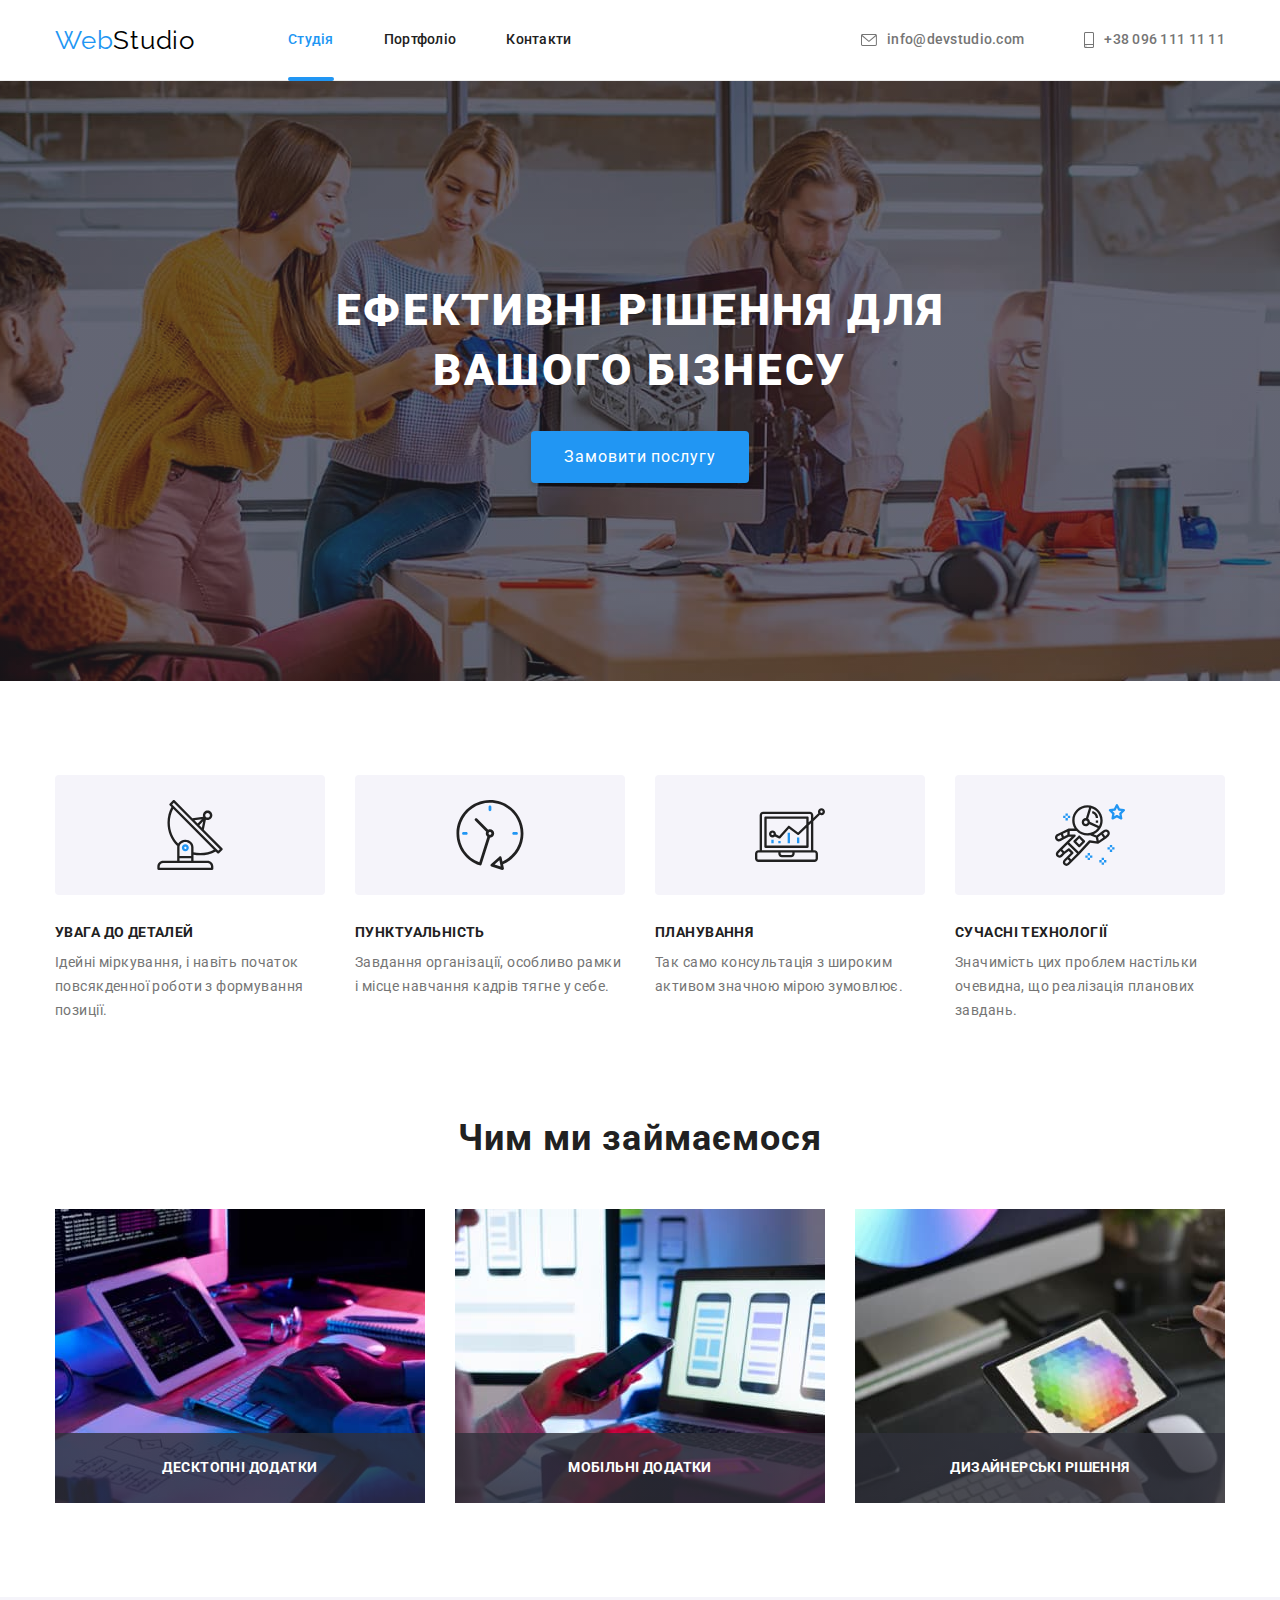
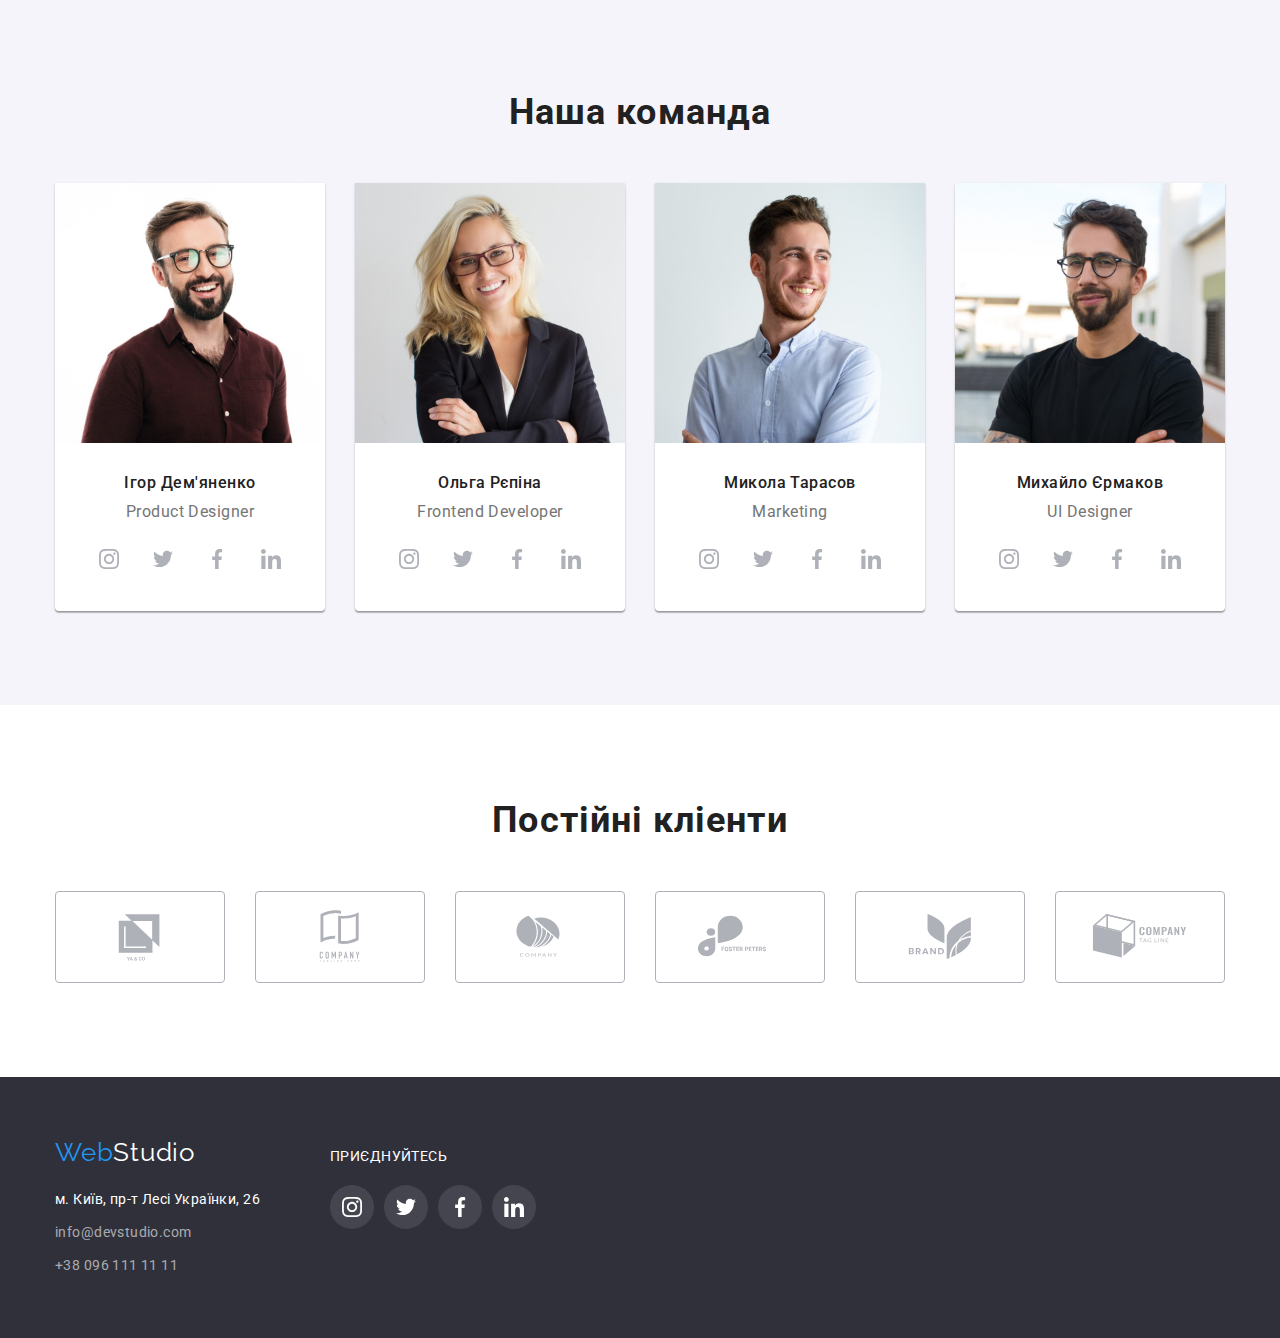
==== index.html @ e271af6f "added folders" ====
<!DOCTYPE html>
<html lang="uk">
  <head>
    <meta charset="UTF-8" />
    <meta http-equiv="X-UA-Compatible" content="IE=edge" />
    <meta name="viewport" content="width=device-width, initial-scale=1.0" />
    <title>Студія</title>
    <link rel="preconnect" href="https://fonts.googleapis.com" />
    <link rel="preconnect" href="https://fonts.gstatic.com" crossorigin />
    <link
      href="https://fonts.googleapis.com/css2?family=Raleway:wght@700&family=Roboto:wght@400;500;700;900&display=swap"
      rel="stylesheet"
    />
    <link
      rel="stylesheet"
      href="https://cdnjs.cloudflare.com/ajax/libs/modern-normalize/1.0.0/modern-normalize.min.css"
    />
    <link rel="stylesheet" href="./css/style.css" />
  </head>
  <body>
    <!--Верхня лінія-->
    <header class="header">
      <div class="container main-nav">
        <nav class="nav">
          <a class="logo" href="./index.html">Web<span class="logo-dark">Studio</span></a>
          <ul class="site-nav list">
            <li class="item"><a href="./index.html" class="link current link-current">Студія</a></li>
            <li class="item"><a href="./portfolio.html" class="link">Портфоліо</a></li>
            <li class="item"><a href="" class="link">Контакти</a></li>
          </ul>
        </nav>
        <ul class="contact list">
            <li class="item">
              <a href="mailto:info@devstudio.com" class="contact-link contact-mailto">
                <svg class="icon-contact" width="16" height="12">
                  <use href="./images/symbol-defs1.svg#icon-envelope"></use></svg>
                info@devstudio.com</a>
            </li>
            <li class="item">
              <a href="tel:+380961111111" class="contact-link contact-phone">
                <svg class="icon-contact" width="10" height="16">
                  <use href="./images/symbol-defs1.svg#icon-smartphone"></use></svg>
                +38 096 111 11 11</a>
            </li>
          </ul>
      </div>
    </header>

    <main>
      <!--Шапка-->
      <section class="hero overlay">
        <div class="container">
          <h1 class="hero-title">Ефективні рішення для вашого бізнесу</h1>
          <button data-modal-open type="button" class="btn">Замовити послугу</button>
        </div>
      </section>
      <!--Особливості-->
      <section class="section">
        <div class="container">
          <h2 class="section-title visually-hidden">Особливості</h2>
          <ul class="features list">
            <li class="features-item">
              <div class="features-icon">
                <svg width="70" height="70">
                  <use href="./images/symbol-defs1.svg#icon-antenna-1"></use>
                </svg>
              </div>
              <h3 class="subtitle">Увага до деталей</h3>
              <p>Ідейні міркування, і навіть початок повсякденної роботи з формування позиції.</p>
            </li>
            <li class="features-item icon-clock">
              <div class="features-icon">
                <svg width="70" height="70">
                  <use href="./images/symbol-defs1.svg#icon-clock-1"></use>
                </svg>
              </div>
              <h3 class="subtitle">Пунктуальність</h3>
              <p>Завдання організації, особливо рамки і місце навчання кадрів тягне у себе.</p>
            </li>
            <li class="features-item icon-diagram">
              <div class="features-icon">
                <svg width="70" height="70">
                  <use href="./images/symbol-defs1.svg#icon-diagram-1"></use>
                </svg>
              </div>
              <h3 class="subtitle">Планування</h3>
              <p>Так само консультація з широким активом значною мірою зумовлює.</p>
            </li>
            <li class="features-item icon-astronaut">
              <div class="features-icon">
                <svg width="70" height="70">
                  <use href="./images/symbol-defs1.svg#icon-astronaut-1"></use>
                </svg>
              </div>
              <h3 class="subtitle">Сучасні технології</h3>
              <p>Значимість цих проблем настільки очевидна, що реалізація планових завдань.</p>
            </li>
          </ul>
        </div>
      </section>
      <!--Чим ми займаємося-->
      <section class="section thumbs-section">
        <div class="container">
          <h2 class="section-title">Чим ми займаємося</h2>
          <ul class="thumbs list">
            <li class="thumb-item">
              <img src="./images/img1.jpg" alt="програмування" width="370" />
              <div class="thumb-overlay">
                <p class="thumb-text">Десктопні додатки</p>
              </div>
            </li>
            <li class="thumb-item">
              <img src="./images/img2.jpg" alt="створення макету сайта" width="370" />
              <div class="thumb-overlay">
                <p class="thumb-text">Мобільні додатки</p>
              </div>
            </li>
            <li class="thumb-item">
              <img src="./images/img3.jpg" alt="планшет з кольорами" width="370" />
              <div class="thumb-overlay">
                <p class="thumb-text">Дизайнерські рішення</p>
              </div>
            </li>
          </ul>
        </div>
      </section>
      <!--Наша команда-->
      <section class="teams section">
        <div class="container">
          <h2 class="section-title">Наша команда</h2>
          <ul class="members list">
            <li class="avatar">
              <img src="./images/imgcard1.jpg" alt="фото Ігор Дем'яненко" width="270" />
              <div class="member-img">
                <h3 class="member">Ігор Дем'яненко</h3>
                <p class="member-text">Product Designer</p>
                <ul class="social list">
                  <li class="social-item">
                    <a href="#" class="social-link">
                      <svg width="20" height="20">
                        <use href="./images/symbol-defs1.svg#icon-instagram-2"></use>
                      </svg>
                    </a>
                  </li>
                  <li class="social-item">
                    <a href="#" class="social-link">
                      <svg width="20" height="20">
                        <use href="./images/symbol-defs1.svg#icon-twitter-1"></use>
                      </svg>
                    </a>
                  </li>
                  <li class="social-item">
                    <a href="#" class="social-link">
                      <svg width="20" height="20">
                        <use href="./images/symbol-defs1.svg#icon-facebook-1"></use>
                      </svg>
                    </a>
                  </li>
                  <li class="social-item">
                    <a href="#" class="social-link">
                      <svg width="20" height="20">
                        <use href="./images/symbol-defs1.svg#icon-linkedin-1"></use>
                      </svg>
                    </a>
                  </li>
                </ul>
              </div>
            </li>
            <li class="avatar">
              <img src="./images/imgcard2.jpg" alt="фото Ольга Рєпіна" width="270" />
              <div class="member-img">
                <h3 class="member">Ольга Рєпіна</h3>
                <p class="member-text">Frontend Developer</p>
                <ul class="social list">
                  <li class="social-item">
                    <a href="#" class="social-link">
                      <svg width="20" height="20">
                        <use href="./images/symbol-defs1.svg#icon-instagram-2"></use>
                      </svg>
                    </a>
                  </li>
                  <li class="social-item">
                    <a href="#" class="social-link">
                      <svg width="20" height="20">
                        <use href="./images/symbol-defs1.svg#icon-twitter-1"></use>
                      </svg>
                    </a>
                  </li>
                  <li class="social-item">
                    <a href="#" class="social-link">
                      <svg width="20" height="20">
                        <use href="./images/symbol-defs1.svg#icon-facebook-1"></use>
                      </svg>
                    </a>
                  </li>
                  <li class="social-item">
                    <a href="#" class="social-link">
                      <svg width="20" height="20">
                        <use href="./images/symbol-defs1.svg#icon-linkedin-1"></use>
                      </svg>
                    </a>
                  </li>
                </ul>
              </div>
            </li>
            <li class="avatar">
              <img src="./images/imgcard3.jpg" alt="фото Микола Тарасов" width="270" />
              <div class="member-img">
                <h3 class="member">Микола Тарасов</h3>
                <p class="member-text">Marketing</p>
                <ul class="social list">
                  <li class="social-item">
                    <a href="#" class="social-link">
                      <svg width="20" height="20">
                        <use href="./images/symbol-defs1.svg#icon-instagram-2"></use>
                      </svg>
                    </a>
                  </li>
                  <li class="social-item">
                    <a href="#" class="social-link">
                      <svg width="20" height="20">
                        <use href="./images/symbol-defs1.svg#icon-twitter-1"></use>
                      </svg>
                    </a>
                  </li>
                  <li class="social-item">
                    <a href="#" class="social-link">
                      <svg width="20" height="20">
                        <use href="./images/symbol-defs1.svg#icon-facebook-1"></use>
                      </svg>
                    </a>
                  </li>
                  <li class="social-item">
                    <a href="#" class="social-link">
                      <svg width="20" height="20">
                        <use href="./images/symbol-defs1.svg#icon-linkedin-1"></use>
                      </svg>
                    </a>
                  </li>
                </ul>
              </div>
            </li>
            <li class="avatar">
              <img src="./images/imgcard4.jpg" alt="фото Михайло Єрмаков" width="270" />
              <div class="member-img">
                <h3 class="member">Михайло Єрмаков</h3>
                <p class="member-text">UI Designer</p>
                <ul class="social list">
                  <li class="social-item">
                    <a href="#" class="social-link">
                      <svg width="20" height="20">
                        <use href="./images/symbol-defs1.svg#icon-instagram-2"></use>
                      </svg>
                    </a>
                  </li>
                  <li class="social-item">
                    <a href="#" class="social-link">
                      <svg width="20" height="20">
                        <use href="./images/symbol-defs1.svg#icon-twitter-1"></use>
                      </svg>
                    </a>
                  </li>
                  <li class="social-item">
                    <a href="#" class="social-link">
                      <svg width="20" height="20">
                        <use href="./images/symbol-defs1.svg#icon-facebook-1"></use>
                      </svg>
                    </a>
                  </li>
                  <li class="social-item">
                    <a href="#" class="social-link">
                      <svg width="20" height="20">
                        <use href="./images/symbol-defs1.svg#icon-linkedin-1"></use>
                      </svg>
                    </a>
                  </li>
                </ul>
              </div>
            </li>
          </ul>
        </div>
      </section>
      <!-- Постійні клієнти -->
      <section class="section">
        <div class="container">
          <h2 class="section-title">Постійні кліенти</h2>
          <ul class="clients list">
            <li class="client-item">
              <a href="#" class="client-link">
                <svg width="106" height="60">
                  <use href="./images/symbol-defs1.svg#icon-Client-1"></use>
                </svg>
              </a>
            </li>
            <li class="client-item">
              <a href="#" class="client-link">
                <svg width="106" height="60">
                  <use href="./images/symbol-defs1.svg#icon-Client-2"></use>
                </svg>
              </a>
            </li>
            <li class="client-item">
              <a href="#" class="client-link">
                <svg width="106" height="60">
                  <use href="./images/symbol-defs1.svg#icon-Client-3"></use>
                </svg>
              </a>
            </li>
            <li class="client-item">
              <a href="#" class="client-link">
                <svg width="106" height="60">
                  <use href="./images/symbol-defs1.svg#icon-Client-4"></use>
                </svg>
              </a>
            </li>
            <li class="client-item">
              <a href="#" class="client-link">
                <svg width="106" height="60">
                  <use href="./images/symbol-defs1.svg#icon-Client-5"></use>
                </svg>
              </a>
            </li>
            <li class="client-item">
              <a href="#" class="client-link">
                <svg width="106" height="60">
                  <use href="./images/symbol-defs1.svg#icon-Client-6"></use>
                </svg>
              </a>
            </li>
          </ul>
        </div>
      </section>
    </main>
    <footer class="address">
      <div class="container">
        <div class="box-footer">
          <div>
            <a class="logo" href="./index.html">Web<span class="logo-light">Studio</span></a>
            <address class="address-item">
              <ul class="list">
                <li>
                  <a
                    class="map"
                    href="https://goo.gl/maps/CPtrU1FHBa2aNyZL9"
                    target="_blank"
                    rel="noopener noreferrer nofollow"
                    >м. Київ, пр-т Лесі Українки, 26</a
                  >
                </li>
                <li class="mailto">
                  <a href="mailto:info@devstudio.com" class="contact-link">info@devstudio.com</a>
                </li>
                <li><a href="tel:+380961111111" class="contact-link">+38 096 111 11 11</a></li>
              </ul>
            </address>
          </div>
          <div class="box-action">
            <p class="action">Приєднуйтесь</p>
            <ul class="social list">
              <li class="social-item">
                <a href="#" class="social-link action-link">
                  <svg class="social-network" width="20" height="20">
                    <use href="./images/symbol-defs1.svg#icon-instagram-2"></use>
                  </svg>
                </a>
              </li>
              <li class="social-item">
                <a href="#" class="social-link action-link">
                  <svg class="social-network" width="20" height="20">
                    <use href="./images/symbol-defs1.svg#icon-twitter-1"></use>
                  </svg>
                </a>
              </li>
              <li class="social-item">
                <a href="#" class="social-link action-link">
                  <svg class="social-network" width="20" height="20">
                    <use href="./images/symbol-defs1.svg#icon-facebook-1"></use>
                  </svg>
                </a>
              </li>
              <li class="social-item">
                <a href="#" class="social-link action-link">
                  <svg class="social-network" width="20" height="20">
                    <use href="./images/symbol-defs1.svg#icon-linkedin-1"></use>
                  </svg>
                </a>
              </li>
            </ul>
          </div>
        </div>
      </div>
    </footer>
    <div class=" backdrop is-hidden" data-modal>
      <div class="modal">
        <button data-modal-close type="button" class="modal-btn">
          <svg width="18" height="18">
            <use href="./images/symbol-defs1.svg#icon-close-black"></use>
          </svg>
        </button>
      </div>
    </div>
    <script src="./js/modal.js"></script>
  </body>
</html>
---- css/style.css ----
/* 
font-family: 'Roboto';
font-weight: 400;500;700;900
color main color #757575
color title h2 #212121
background #FFFFFF
title hero #FFFFFF
team card job #757575
background section teams #F5F4FA
address tel color: rgba(255, 255, 255, 0.6)
logo #000000 #2196F3 #FFFFFF Raleway 700
hover #2196F3 mail #757575 
portfolio #212121 Roboto 500
 */
/* html {
   box-sizing: border-box;
}
*,
*::before,
*::after {
   box-sizing: inherit;
} */
:root {
  --primary-text-color: #757575;
  --title-text-color: #212121;
  --accent-text-color: #2196f3;
  --white-color: #ffffff;
  --section-background: #f5f4fa;
  --btn-hover-color: #188ce8;
  --hero-background: #c4c4c4;
  --logo-dark-color: #000000;
  --hero-background-gradient: rgba(47, 48, 58, 0.4);
  --footer-background: #2f303a;
  --icon-color: #afb1b8;
  --social-link-background: rgba(255, 255, 255, 0.1);
  --header-border-color: #ececec;
  --project-item-border-color: #eeeeee;
  --overlay-project-background: rgba(33, 150, 243, 0.9);
}

body {
  margin: 0;
  background-color: var(--white-color);
  color: var(--primary-text-color);
  font-family: 'Roboto', sans-serif;
  letter-spacing: 0.03em;
}

.list {
  padding: 0;
  margin: 0;
  list-style: none;
}
.container {
  margin-left: auto;
  margin-right: auto;
  width: 1200px;
  padding-left: 15px;
  padding-right: 15px;
}
h1,
h2,
h3,
h4,
h5,
h6,
p {
  margin-top: 0;
  margin-bottom: 0;
}
img {
  display: block;
  max-width: 100%;
  height: auto;
}
/* header */
.header {
  display: block;
  border-bottom: 1px solid var(--header-border-color);
}
.main-nav {
  display: flex;
  align-items: center;
}
.nav {
  display: flex;
  align-items: center;
}
.nav .logo {
  margin-right: 93px;
}
.logo {
  color: var(--accent-text-color);
  font-family: 'Raleway', sans-serif;
  font-size: 26px;
  line-height: 1.19;
  letter-spacing: 0.03em;
  text-decoration: none;
}

.logo-dark {
  color: var(--logo-dark-color);
}

.logo-light {
  color: var(--white-color);
}

/* site-nav */
.site-nav {
  display: flex;
}
.site-nav .item:not(:last-child) {
  margin-right: 50px;
}
.site-nav .link {
  display: block;
  padding-top: 32px;
  padding-bottom: 32px;
  color: var(--title-text-color);
  font-weight: 500;
  font-size: 14px;
  line-height: 1.14;
  letter-spacing: 0.02em;
  text-decoration: none;
  transition: color 250ms cubic-bezier(0.4, 0, 0.2, 1);
}

.site-nav .link:hover,
.site-nav .link:focus {
  color: var(--accent-text-color);
}

.site-nav .link.current {
  color: var(--accent-text-color);
}
.link-current {
  position: relative;
}
.link-current::after {
  position: absolute;
  bottom: -1px;
  left: 0;
  content: '';
  display: inline-block;
  width: 100%;
  height: 4px;
  background-color: var(--accent-text-color);
  border-radius: 2px;
}
.contact {
  display: flex;
  margin-left: auto;
}
.contact .item + .item {
  margin-left: 50px;
}
.contact .item {
  display: flex;
  align-items: center;
}
.contact .contact-link {
  display: flex;
  align-items: center;
  margin-left: 10px;
  padding-top: 32px;
  padding-bottom: 32px;
  color: var(--primary-text-color);
  font-weight: 500;
  font-size: 14px;
  fill: currentColor;
  line-height: 1.14;
  letter-spacing: 0.02em;
  text-decoration: none;
  transition: color 250ms cubic-bezier(0.4, 0, 0.2, 1);
}
.contact-link:hover,
.contact-link:focus {
  color: var(--accent-text-color);
}
.icon-contact {
  margin-right: 10px;
}

/* footer */
.address {
  padding-top: 60px;
  padding-bottom: 60px;
  background-color: var(--footer-background);
}
.address-item {
  margin-top: 20px;
}
.map {
  color: var(--white-color);
  font-style: normal;
  font-size: 14px;
  line-height: 1.71;
  letter-spacing: 0.03em;
  text-decoration: none;
}

.address .contact-link {
  color: rgba(255, 255, 255, 0.6);
  font-style: normal;
  font-size: 14px;
  line-height: 1.71;
  letter-spacing: 0.03em;
  text-decoration: none;
}

.mailto {
  margin: 9px 0;
}
.box-footer {
  display: flex;
  align-items: baseline;
}
.box-action {
  margin-left: 70px;
}
.action {
  margin-bottom: 20px;
  color: var(--white-color);
  font-size: 14px;
  line-height: 1.14;
  letter-spacing: 0.03em;
  text-transform: uppercase;
}
.action-link {
  border-radius: 50%;
  background-color: var(--social-link-background);
}
.social-network {
  fill: var(--white-color);
}

/* hero */
.hero {
  padding: 200px 0;
  background-color: var(--hero-background);
  text-align: center;
}
.overlay {
  max-width: 1600px;
  height: 600px;
  margin-left: auto;
  margin-right: auto;
  background-image: linear-gradient(
      to right,
      var(--hero-background-gradient),
      var(--hero-background-gradient)
    ),
    url(../images/hero-background.jpg);
  background-position: center;
  background-size: cover;
  background-repeat: no-repeat;
}

.hero-title {
  margin-bottom: 30px;
  color: var(--white-color);
  font-weight: 900;
  font-size: 44px;
  line-height: 1.36;
  letter-spacing: 0.06em;
  text-transform: uppercase;
  width: 700px;
  margin: 0 auto 30px auto;
}

.btn {
  display: inline-block;
  border: 1px solid transparent;
  border-radius: 4px;
  padding: 10px 32px;
  min-width: 216px;
  background-color: var(--accent-text-color);
  color: var(--white-color);
  box-shadow: 0px 4px 4px rgba(0, 0, 0, 0.15);
  font-family: inherit;
  font-size: 16px;
  line-height: 1.88;
  letter-spacing: 0.06em;
  cursor: pointer;
  transition: background-color 250ms cubic-bezier(0.4, 0, 0.2, 1);
}
.btn:hover,
.btn:focus {
  background-color: var(--btn-hover-color);
}
.section {
  padding-bottom: 94px;
  padding-top: 94px;
}
.visually-hidden {
  position: absolute;
  white-space: nowrap;
  width: 1px;
  height: 1px;
  overflow: hidden;
  border: 0;
  padding: 0;
  clip: rect(0 0 0 0);
  clip-path: inset(50%);
  margin: -1px;
}
.section-title {
  margin-bottom: 50px;
  color: var(--title-text-color);
  font-size: 36px;
  line-height: 1.17;
  letter-spacing: 0.03em;
  text-align: center;
}
.subtitle {
  margin-bottom: 10px;
  color: var(--title-text-color);
  font-size: 14px;
  line-height: 1.14;
  letter-spacing: 0.03em;
  text-transform: uppercase;
}
/* features */
.features {
  display: flex;
}
.features-item + .features-item {
  margin-left: 30px;
}
.features-item {
  width: 270px;
}
.features-icon {
  display: flex;
  height: 120px;
  justify-content: center;
  align-items: center;
  margin-bottom: 30px;
  background-color: var(--section-background);
  border-radius: 4px;
}
.features p {
  font-size: 14px;
  line-height: 1.71;
  letter-spacing: 0.03em;
}

/* what we make */
.thumbs-section {
  padding-top: 0;
}
.thumbs {
  display: flex;
  margin-right: -30px;
}
.thumb-item {
  position: relative;
  flex-basis: calc(100% / 3 - 30px);
  margin-right: 30px;
}
.thumb-overlay {
  position: absolute;
  bottom: 0;
  width: 100%;
  padding: 27px 0;
  background-image: linear-gradient(to right, rgba(47, 48, 58, 0.8), rgba(47, 48, 58, 0.8));
  background-position: center;
  background-size: cover;
  background-repeat: no-repeat;
}
.thumb-text {
  font-weight: 700;
  font-size: 14px;
  line-height: 1.14;
  text-align: center;
  letter-spacing: 0.03em;
  text-transform: uppercase;
  color: var(--white-color);
}
/* our teams */
.teams {
  background-color: var(--section-background);
}
.members {
  display: flex;
  margin-right: -30px;
}
.avatar {
  margin-right: 30px;
  background-color: var(--white-color);
  box-shadow: 0px 1px 3px rgba(0, 0, 0, 0.12), 0px 1px 1px rgba(0, 0, 0, 0.14),
    0px 2px 1px rgba(0, 0, 0, 0.2);
  border-radius: 0px 0px 4px 4px;
  text-align: center;
}
.member-img {
  padding: 30px;
}
.member {
  margin-bottom: 10px;
  color: var(--title-text-color);
  font-weight: 500;
  font-size: 16px;
  line-height: 1.19;
  letter-spacing: 0.03em;
}
.member-text {
  margin-bottom: 16px;
  font-size: 16px;
  line-height: 1.19;
  letter-spacing: 0.03em;
}
.social {
  display: flex;
  justify-content: center;
  margin-right: -10px;
}
.social-item {
  margin-right: 10px;
}
.social-link {
  display: flex;
  justify-content: center;
  align-items: center;
  fill: var(--icon-color);
  width: 44px;
  height: 44px;
  border-radius: 50%;
  transition: background-color 250ms cubic-bezier(0.4, 0, 0.2, 1),
    fill 250ms cubic-bezier(0.4, 0, 0.2, 1);
}
.social-link:hover,
.social-link:focus {
  background-color: var(--accent-text-color);
  fill: var(--white-color);
}

/* regular customers */

.clients {
  display: flex;
  margin-right: -30px;
  justify-content: center;
}
.client-item {
  margin-right: 30px;
  width: 170px;
  height: 92px;
}
.client-link {
  display: flex;
  justify-content: center;
  align-items: center;
  width: 100%;
  height: 100%;
  fill: var(--icon-color);
  border: 1px solid var(--icon-color);
  border-radius: 4px;
  transition: border-color 250ms cubic-bezier(0.4, 0, 0.2, 1),
    fill 250ms cubic-bezier(0.4, 0, 0.2, 1);
}
.client-link:hover,
.client-link:focus {
  border-color: var(--accent-text-color);
  fill: var(--accent-text-color);
}

/* portfolio button */
.buttons {
  display: flex;
  justify-content: center;
  margin-bottom: 50px;
}
.button {
  display: inline-block;
  border: 1px solid transparent;
  border-radius: 4px;
  padding: 6px 22px;
  min-width: 73px;
  color: var(--title-text-color);
  background-color: var(--section-background);
  font-family: inherit;
  font-weight: 500;
  font-size: 16px;
  line-height: 1.63;
  letter-spacing: 0.03em;
  cursor: pointer;
  transition: box-shadow 250ms cubic-bezier(0.4, 0, 0.2, 1),
    background-color 250ms cubic-bezier(0.4, 0, 0.2, 1), color 250ms cubic-bezier(0.4, 0, 0.2, 1);
}
.buttons .item:not(:last-child) {
  margin-right: 8px;
}
.button:hover,
.button:focus {
  color: var(--white-color);
  background-color: var(--accent-text-color);
  box-shadow: 0px 3px 1px rgba(0, 0, 0, 0.1), 0px 1px 2px rgba(0, 0, 0, 0.08),
    0px 2px 2px rgba(0, 0, 0, 0.12);
  border-radius: 4px;
}
/* portfolio */
.portfolio {
  display: flex;
  flex-wrap: wrap;
  margin-right: -30px;
  margin-bottom: -30px;
}
.project {
  /* position: relative; */
  flex-basis: calc(100% / 3 - 30px);
  margin-right: 30px;
  margin-bottom: 30px;
}
.project-item {
  padding: 20px 24px;
  border: 1px solid var(--project-item-border-color);
}
.portfolio-title {
  margin-bottom: 4px;
  color: var(--title-text-color);
  font-size: 18px;
  line-height: 2;
  letter-spacing: 0.06em;
}
.portfolio-text {
  color: var(--primary-text-color);
  font-size: 16px;
  line-height: 1.88;
  letter-spacing: 0.03em;
}
.project-link {
  display: block;
  background-color: var(--white-color);
  text-decoration: none;
  transition: box-shadow 250ms cubic-bezier(0.4, 0, 0.2, 1);
}
.project-link:hover,
.project-link:focus {
  box-shadow: 0px 1px 1px rgba(0, 0, 0, 0.12), 0px 4px 4px rgba(0, 0, 0, 0.06),
    1px 4px 6px rgba(0, 0, 0, 0.16);
}
.project-img {
  position: relative;
  overflow: hidden;
}
.project-overlay {
  position: absolute;
  top: 0;
  left: 0;
  width: 100%;
  height: 100%;
  padding: 63px 24px;
  background-color: var(--overlay-project-background);
  transform: translateY(100%);
  transition: transform 250ms cubic-bezier(0.4, 0, 0.2, 1);
}
.project-link:hover .project-overlay,
.project-link:focus .project-overlay {
  transform: translateY(0);
}
.project-text {
  font-size: 18px;
  line-height: 1.56;
  letter-spacing: 0.03em;
  color: var(--white-color);
}

/* Modal window */

.backdrop {
  position: fixed;
  top: 0;
  left: 0;
  width: 100%;
  height: 100%;
  background-color: rgba(0, 0, 0, 0.2);
  opacity: 1;
  visibility: visible;
  transition: opacity 250ms cubic-bezier(0.4, 0, 0.2, 1),
    visibility 250ms cubic-bezier(0.4, 0, 0.2, 1);
}
.backdrop.is-hidden {
  visibility: hidden;
  opacity: 0;
  pointer-events: none;
}
.backdrop.is-hidden .modal {
  transform: scale(1.1) translate(-50%, -50%);
  opacity: 0;
}
.modal {
  position: absolute;
  top: 50%;
  left: 50%;
  transform: translate(-50%, -50%) scale(1);
  opacity: 1;
  min-height: 581px;
  min-width: 528px;
  background: var(--white-color);
  box-shadow: 0px 1px 3px rgba(0, 0, 0, 0.12), 0px 1px 1px rgba(0, 0, 0, 0.14),
    0px 2px 1px rgba(0, 0, 0, 0.2);
  border-radius: 4px;
  transition: transform 250ms cubic-bezier(0.4, 0, 0.2, 1),
    opacity 250ms cubic-bezier(0.4, 0, 0.2, 1);
}
.modal-btn {
  position: absolute;
  top: 8px;
  right: 8px;
  display: flex;
  justify-content: center;
  align-items: center;
  width: 30px;
  height: 30px;
  border-radius: 50%;
  background: #ffffff;
  border: 1px solid rgba(0, 0, 0, 0.1);
}
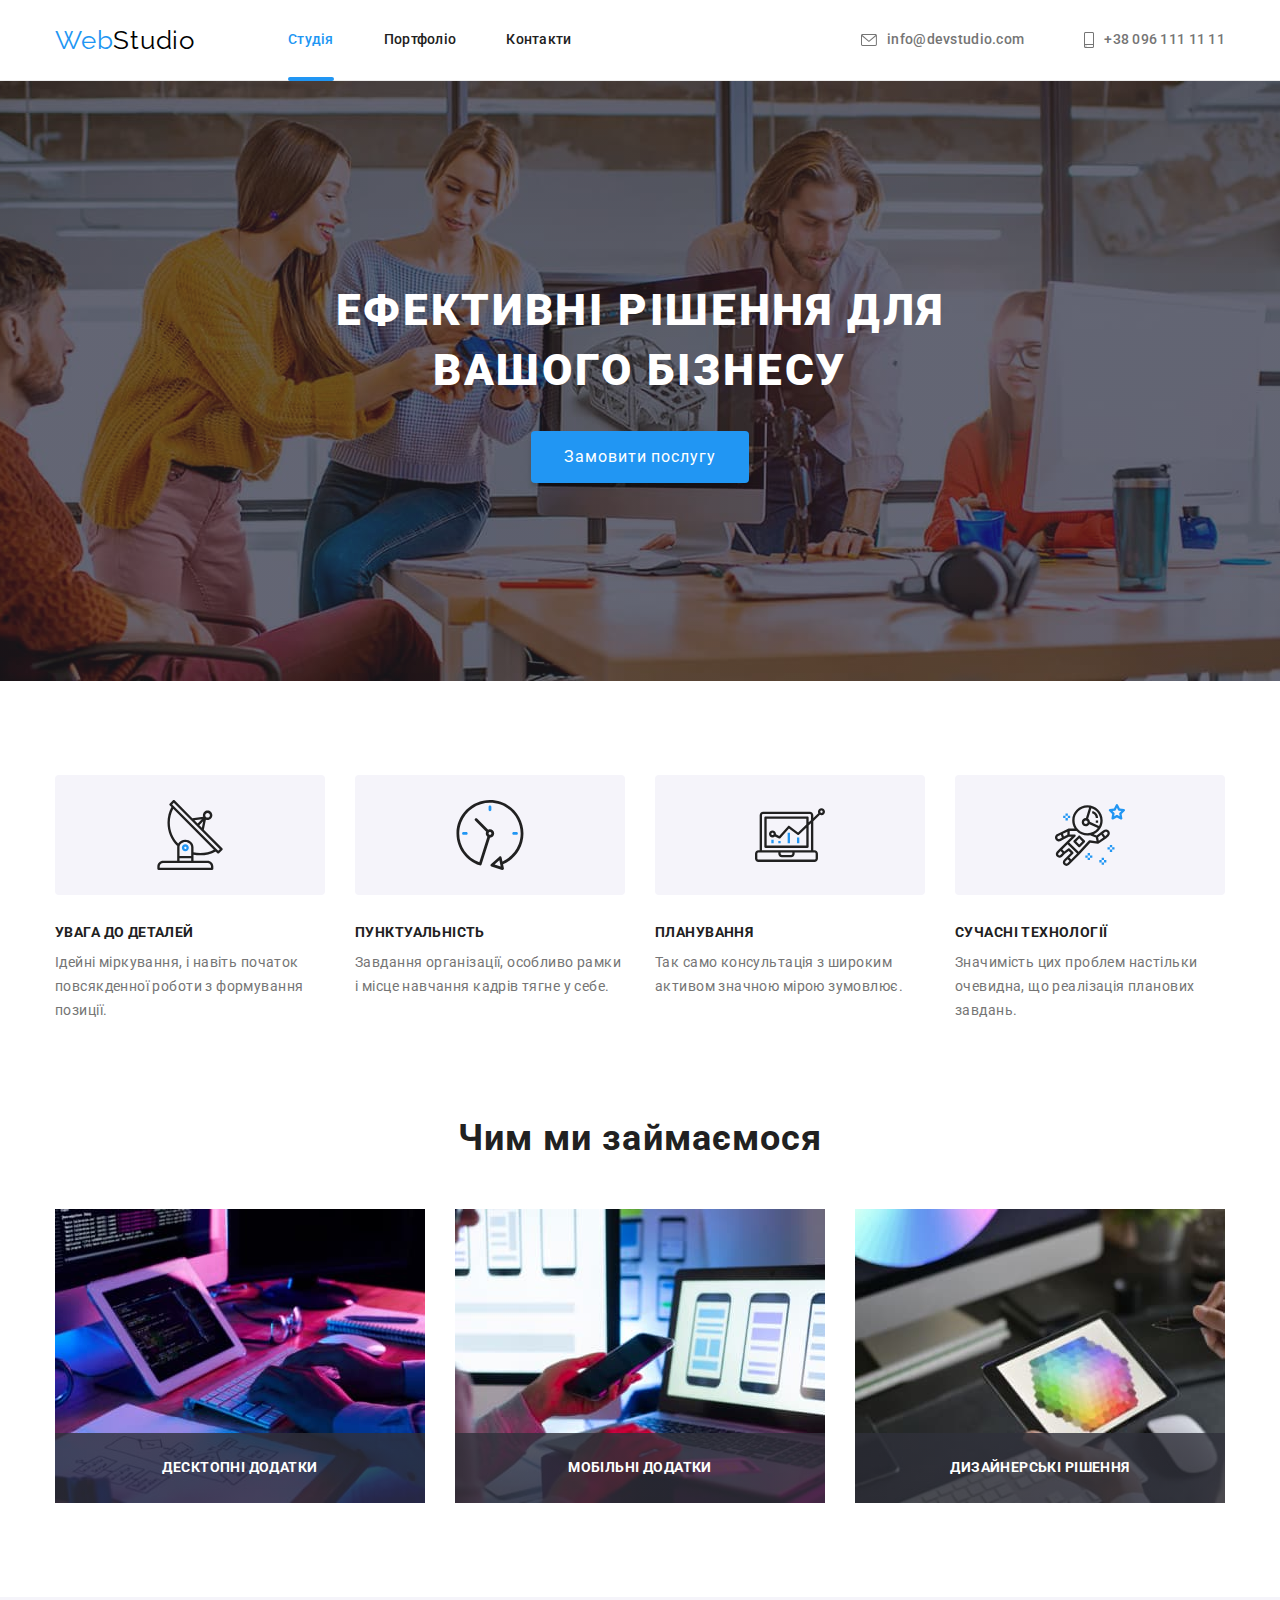
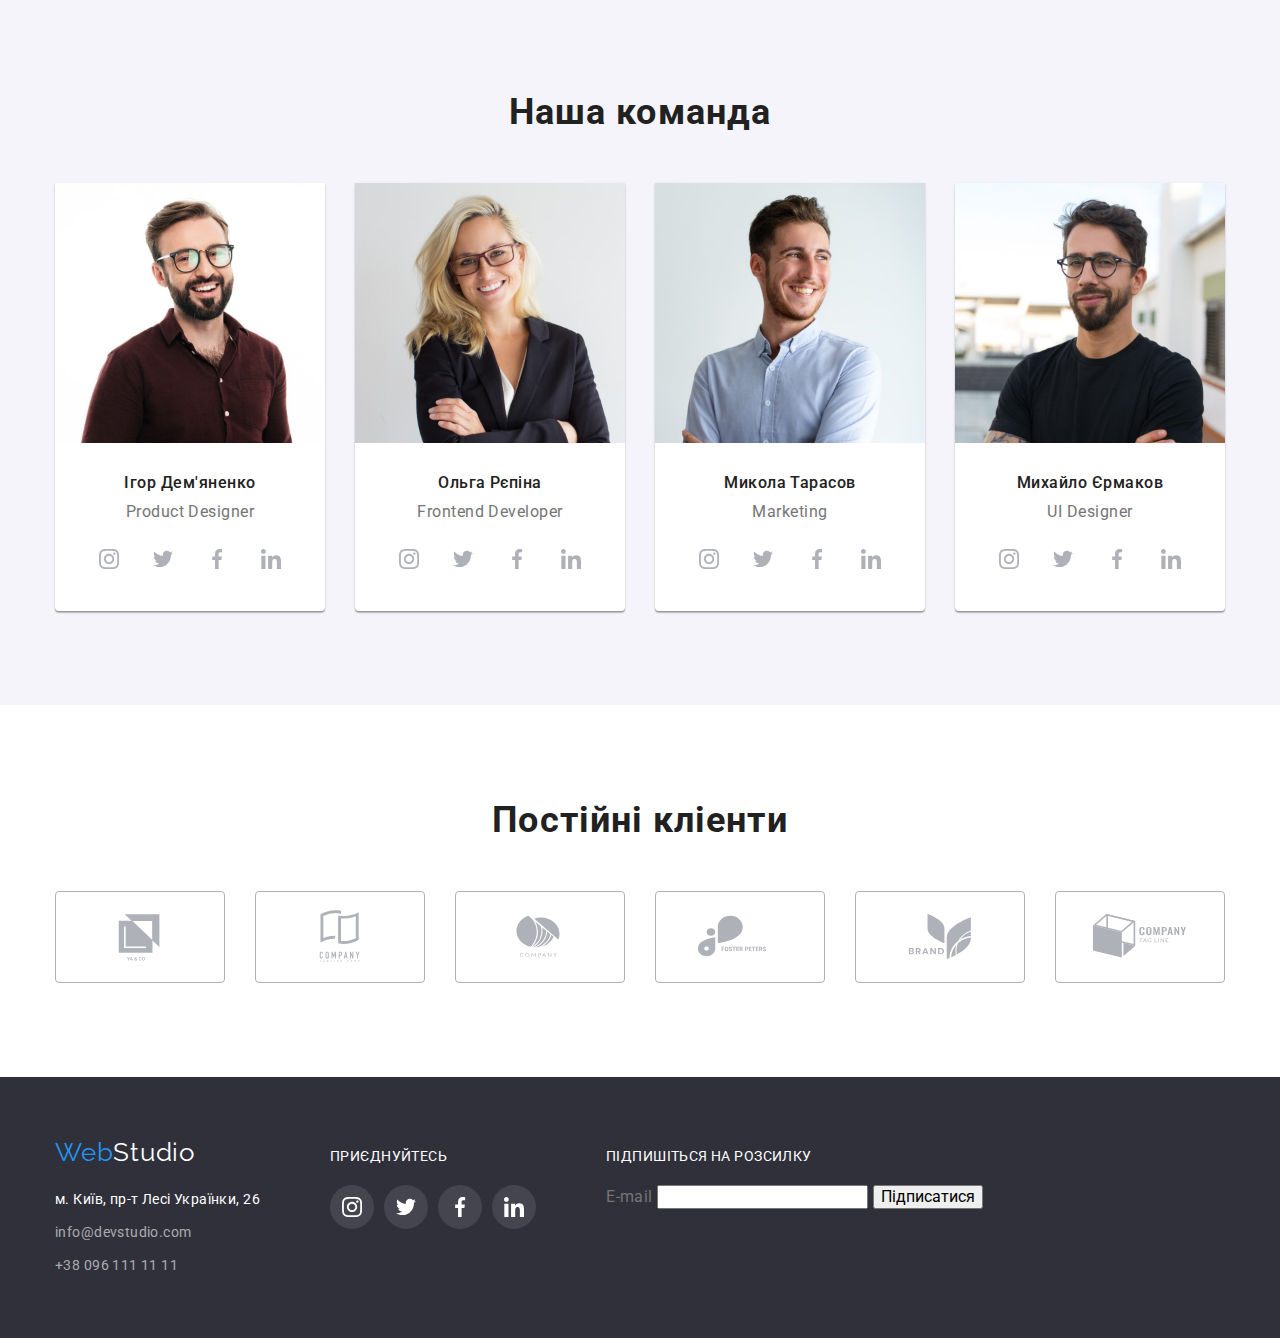
==== commit cfa1cfef: "created form in footer" ====
--- a/index.html
+++ b/index.html
@@ -387,6 +387,14 @@
               </li>
             </ul>
           </div>
+          <div class="box-action">
+             <p class="action">Підпишіться на розсилку</p>
+             <form name="signup-form" autocomplete="on" action="">
+              <label for="email">E-mail</label>
+             <input type="email" name="email" id="email">
+             <button>Підписатися</button>
+             </form>
+          </div>
         </div>
       </div>
     </footer>
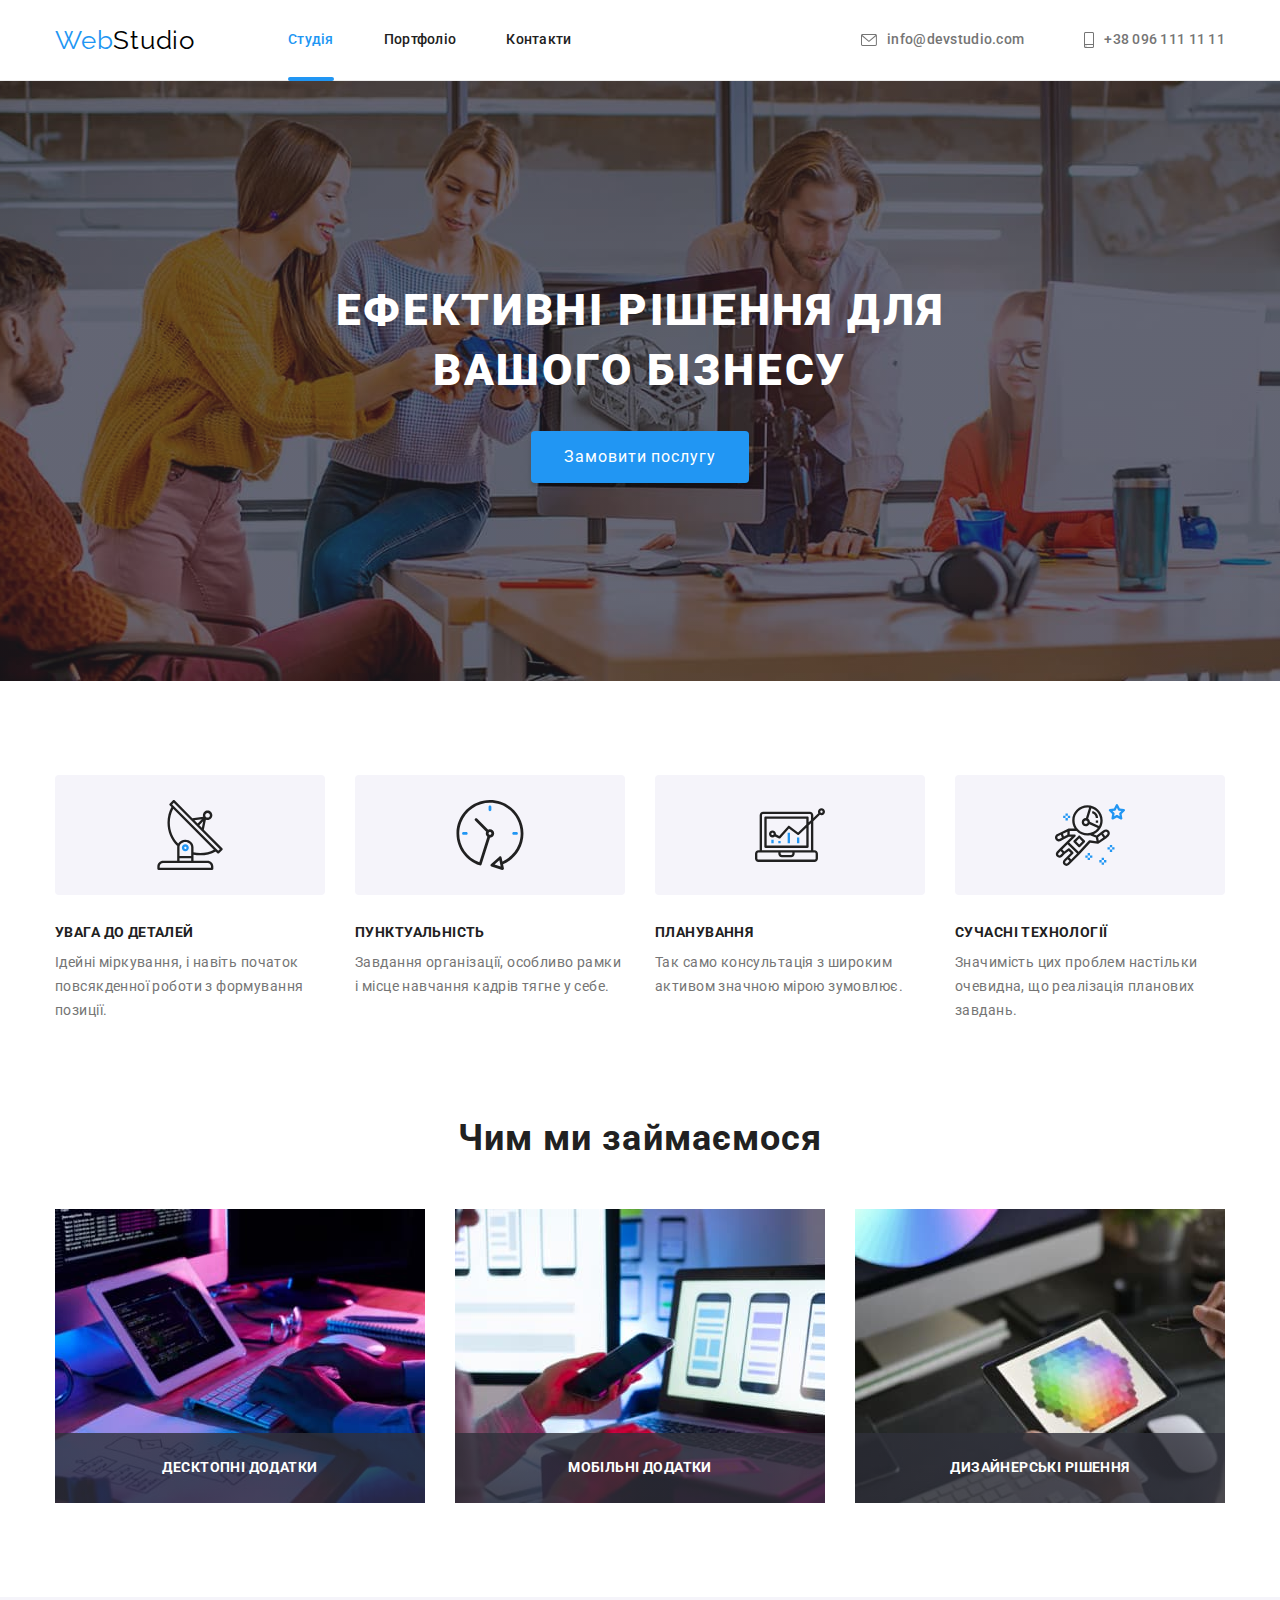
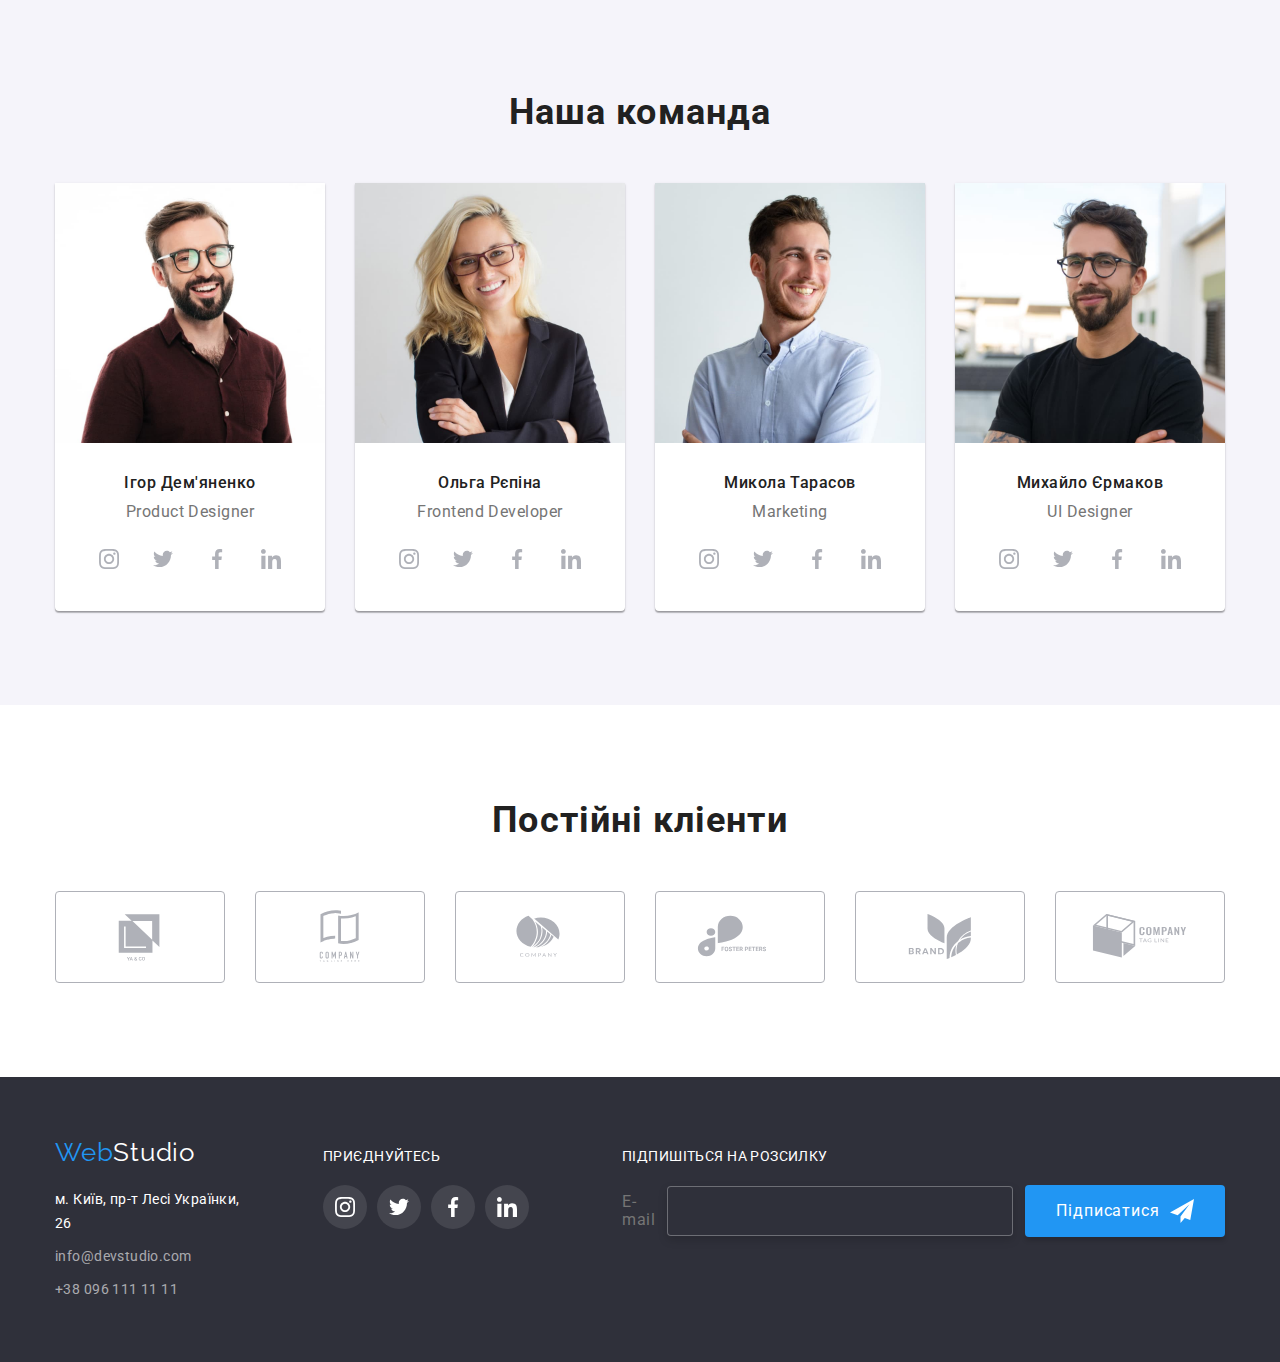
==== commit 5e4bd6dd: "created form for modal" ====
--- a/index.html
+++ b/index.html
@@ -387,12 +387,16 @@
               </li>
             </ul>
           </div>
-          <div class="box-action">
+          <div class="signat-box">
              <p class="action">Підпишіться на розсилку</p>
-             <form name="signup-form" autocomplete="on" action="">
+             <form class="signat-form" name="signat-form" autocomplete="on">
               <label for="email">E-mail</label>
-             <input type="email" name="email" id="email">
-             <button>Підписатися</button>
+             <input class="signat-input" type="email" name="email" id="email">
+             <button class="button-signat">Підписатися
+              <svg class="airplane" width="24" height="24">
+                <use href="./images/symbol-defs1.svg#icon-icon-send"></use>
+              </svg>
+             </button>
              </form>
           </div>
         </div>
@@ -405,6 +409,20 @@
             <use href="./images/symbol-defs1.svg#icon-close-black"></use>
           </svg>
         </button>
+        <p class="modal-title">Залиште свої дані, ми вам передзвонимо</p>
+        <form class="modal-form" action="">
+          <label for="text">Ім'я</label>
+          <input type="text" name="text" id="text">
+          <label for="phone-number">Телефон</label>
+          <input type="tel" name="phone-number" id="phone-number">
+          <label for="email-modal">Пошта</label>
+          <input type="email" name="email-modal" id="email-modal">
+          <label for="annotation">Коментар</label>
+          <textarea name="annotation" id="annotation" cols="30" rows="10"></textarea>
+          </form>
+          <input type="checkbox" name="accept" value="accept" id="accept">
+          <label for="accept">Погоджуюся з розсилкою та приймаю Умови договору</label>
+          <button class="modal-button">Відправити</button>
       </div>
     </div>
     <script src="./js/modal.js"></script>
--- a/css/style.css
+++ b/css/style.css
@@ -234,6 +234,50 @@
 .social-network {
   fill: var(--white-color);
 }
+.signat-box {
+  margin-left: 93px;
+}
+.signat-form {
+  display: flex;
+  justify-content: center;
+  align-items: center;
+}
+.airplane {
+  fill: var(--white-color);
+  margin-left: 10px;
+}
+.signat-input {
+  margin-right: 12px;
+  width: 358px;
+  height: 50px;
+  font-weight: 400;
+  font-size: 16px;
+  line-height: 1.25;
+  letter-spacing: 0.03em;
+  color: rgba(255, 255, 255, 0.6);
+  background-color: var(--footer-background);
+  border: 1px solid rgba(255, 255, 255, 0.3);
+  filter: drop-shadow(0px 4px 4px rgba(0, 0, 0, 0.15));
+  border-radius: 4px;
+}
+.button-signat {
+  display: flex;
+  justify-content: center;
+  align-items: center;
+  border: 1px solid transparent;
+  border-radius: 4px;
+  padding: 10px 28px;
+  min-width: 200px;
+  background-color: var(--accent-text-color);
+  color: var(--white-color);
+  box-shadow: 0px 4px 4px rgba(0, 0, 0, 0.15);
+  font-family: inherit;
+  font-size: 16px;
+  line-height: 1.88;
+  letter-spacing: 0.06em;
+  cursor: pointer;
+  /* transition: background-color 250ms cubic-bezier(0.4, 0, 0.2, 1); */
+}
 
 /* hero */
 .hero {
@@ -594,6 +638,7 @@
   position: absolute;
   top: 50%;
   left: 50%;
+  padding: 40px;
   transform: translate(-50%, -50%) scale(1);
   opacity: 1;
   min-height: 581px;
@@ -618,3 +663,36 @@
   background: #ffffff;
   border: 1px solid rgba(0, 0, 0, 0.1);
 }
+.modal-title {
+  font-weight: 700;
+  font-size: 20px;
+  line-height: 1.15;
+  text-align: center;
+  letter-spacing: 0.03em;
+  color: var(--title-text-color);
+}
+.modal-form {
+  display: flex;
+  flex-direction: column;
+}
+.modal-button {
+  display: block;
+  position: absolute;
+  left: 164px;
+  bottom: 40px;
+  border: 1px solid transparent;
+  border-radius: 4px;
+  padding: 10px 52px;
+  max-width: 200px;
+  background-color: var(--accent-text-color);
+  color: var(--white-color);
+  box-shadow: 0px 4px 4px rgba(0, 0, 0, 0.15);
+  font-family: inherit;
+  font-size: 16px;
+  line-height: 1.88;
+  letter-spacing: 0.06em;
+  cursor: pointer;
+}
+textarea {
+  resize: none;
+}
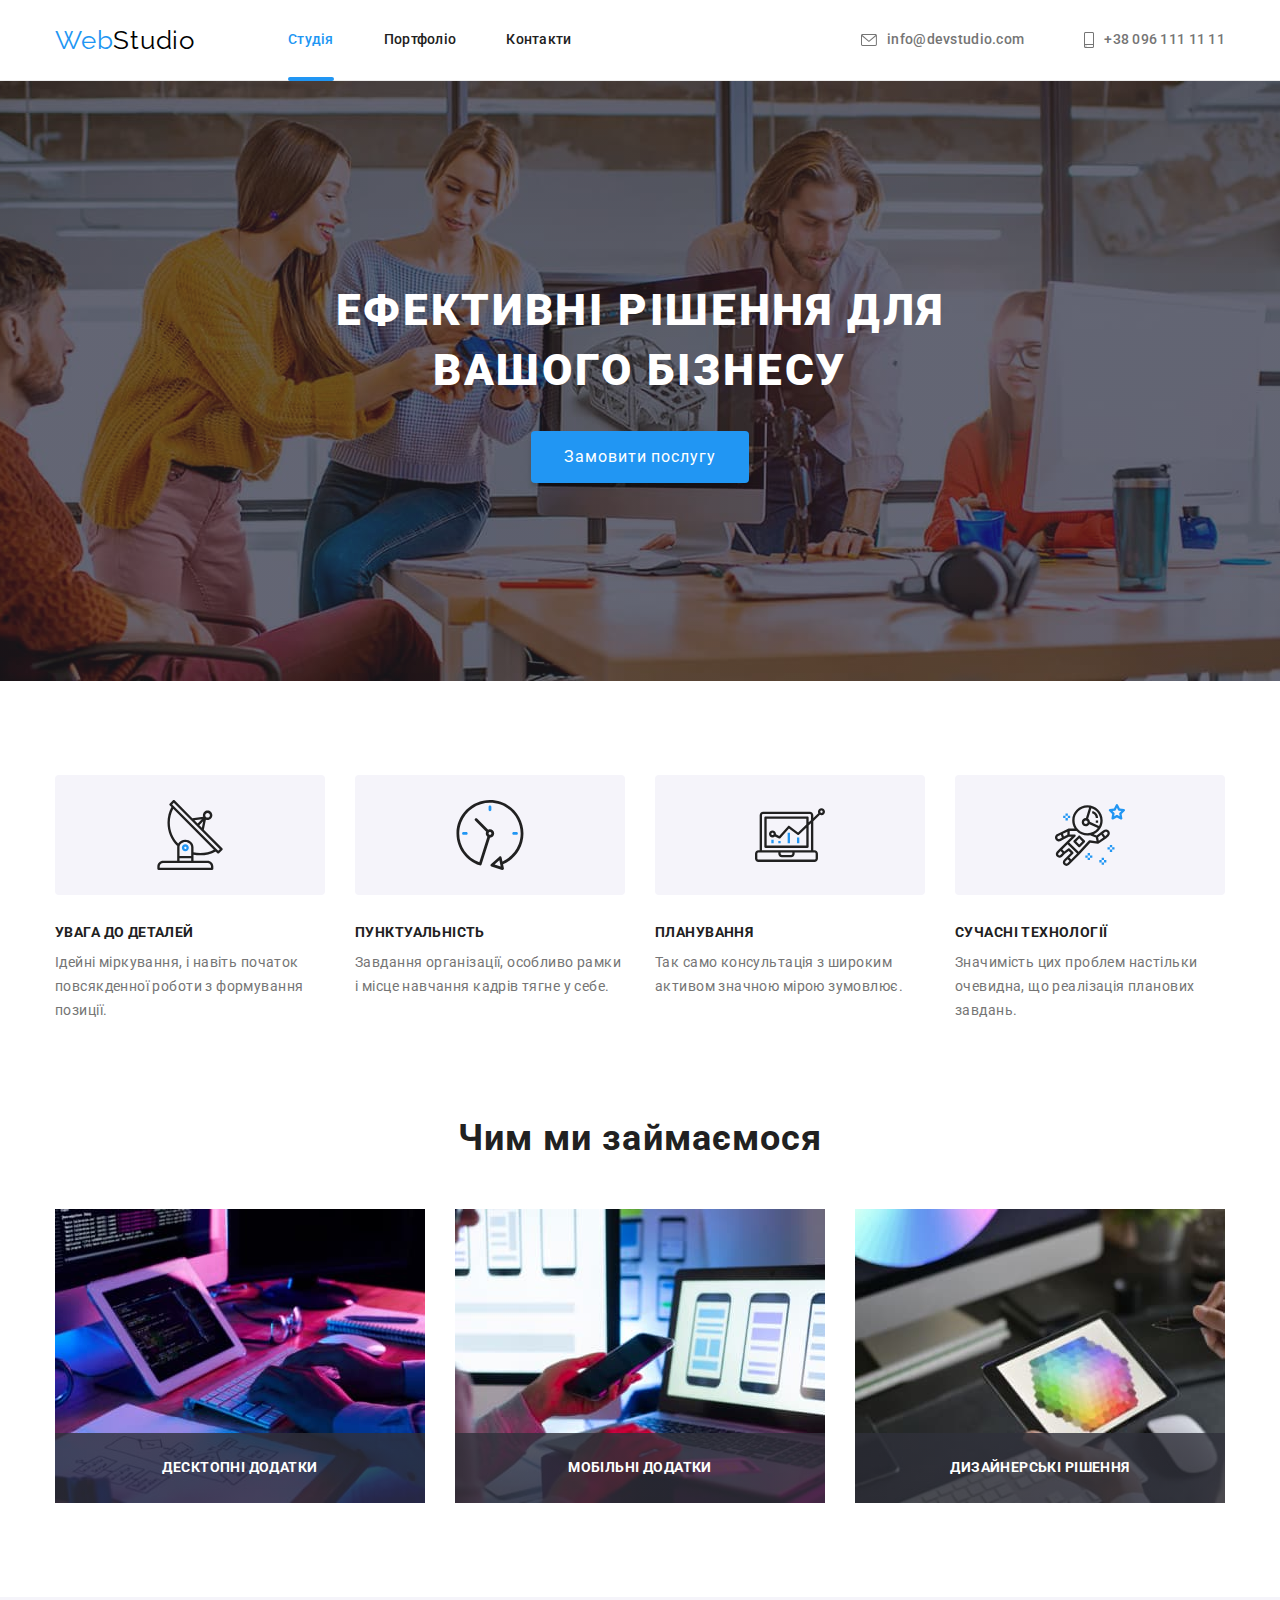
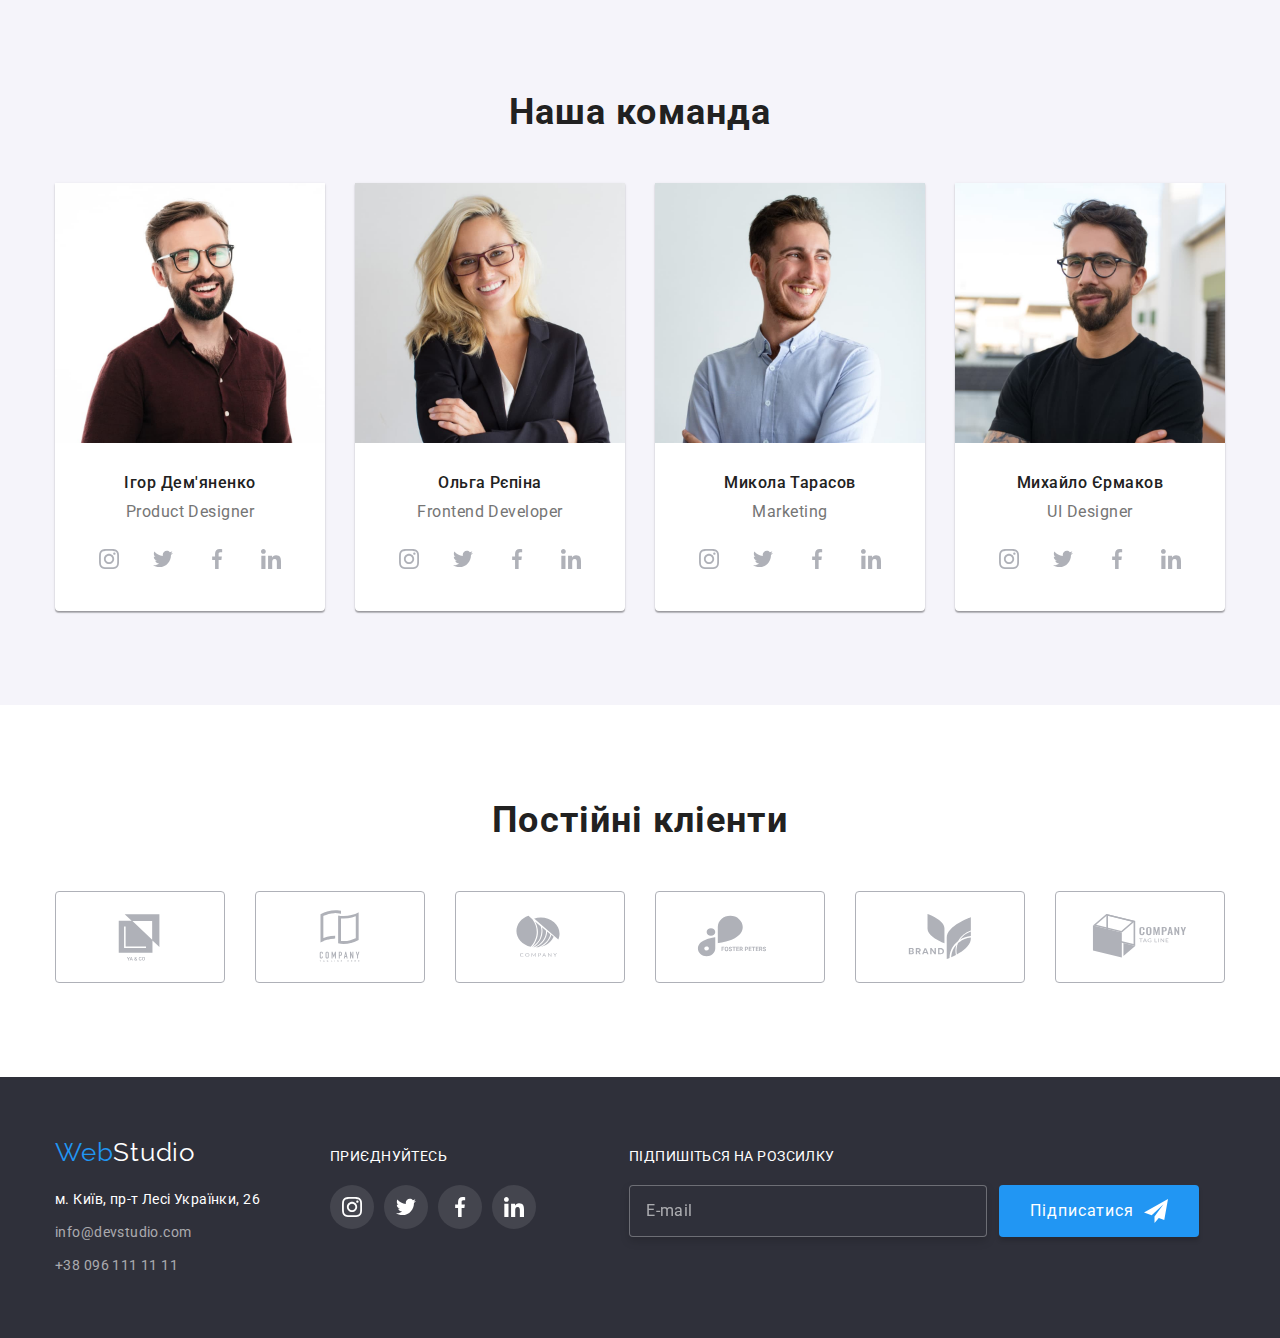
==== commit d511a8cb: "created form's style for modal" ====
--- a/index.html
+++ b/index.html
@@ -24,25 +24,31 @@
         <nav class="nav">
           <a class="logo" href="./index.html">Web<span class="logo-dark">Studio</span></a>
           <ul class="site-nav list">
-            <li class="item"><a href="./index.html" class="link current link-current">Студія</a></li>
+            <li class="item">
+              <a href="./index.html" class="link current link-current">Студія</a>
+            </li>
             <li class="item"><a href="./portfolio.html" class="link">Портфоліо</a></li>
             <li class="item"><a href="" class="link">Контакти</a></li>
           </ul>
         </nav>
         <ul class="contact list">
-            <li class="item">
-              <a href="mailto:info@devstudio.com" class="contact-link contact-mailto">
-                <svg class="icon-contact" width="16" height="12">
-                  <use href="./images/symbol-defs1.svg#icon-envelope"></use></svg>
-                info@devstudio.com</a>
-            </li>
-            <li class="item">
-              <a href="tel:+380961111111" class="contact-link contact-phone">
-                <svg class="icon-contact" width="10" height="16">
-                  <use href="./images/symbol-defs1.svg#icon-smartphone"></use></svg>
-                +38 096 111 11 11</a>
-            </li>
-          </ul>
+          <li class="item">
+            <a href="mailto:info@devstudio.com" class="contact-link contact-mailto">
+              <svg class="icon-contact" width="16" height="12">
+                <use href="./images/symbol-defs1.svg#icon-envelope"></use>
+              </svg>
+              info@devstudio.com</a
+            >
+          </li>
+          <li class="item">
+            <a href="tel:+380961111111" class="contact-link contact-phone">
+              <svg class="icon-contact" width="10" height="16">
+                <use href="./images/symbol-defs1.svg#icon-smartphone"></use>
+              </svg>
+              +38 096 111 11 11</a
+            >
+          </li>
+        </ul>
       </div>
     </header>
 
@@ -331,6 +337,7 @@
         </div>
       </section>
     </main>
+    <!-- Підвал -->
     <footer class="address">
       <div class="container">
         <div class="box-footer">
@@ -388,41 +395,84 @@
             </ul>
           </div>
           <div class="signat-box">
-             <p class="action">Підпишіться на розсилку</p>
-             <form class="signat-form" name="signat-form" autocomplete="on">
-              <label for="email">E-mail</label>
-             <input class="signat-input" type="email" name="email" id="email">
-             <button class="button-signat">Підписатися
-              <svg class="airplane" width="24" height="24">
-                <use href="./images/symbol-defs1.svg#icon-icon-send"></use>
-              </svg>
-             </button>
-             </form>
+            <p class="action">Підпишіться на розсилку</p>
+            <form class="signat-form" name="signat-form" autocomplete="on">
+              <label>
+                <input class="signat-input" type="email" name="email" placeholder="E-mail" />
+              </label>
+              <button class="button-signat">
+                Підписатися
+                <svg class="airplane" width="24" height="24">
+                  <use href="./images/icons.svg#icon-send"></use>
+                </svg>
+              </button>
+            </form>
           </div>
         </div>
       </div>
     </footer>
-    <div class=" backdrop is-hidden" data-modal>
+    <!-- Модалка -->
+    <div class="backdrop is-hidden" data-modal>
       <div class="modal">
         <button data-modal-close type="button" class="modal-btn">
           <svg width="18" height="18">
             <use href="./images/symbol-defs1.svg#icon-close-black"></use>
           </svg>
         </button>
-        <p class="modal-title">Залиште свої дані, ми вам передзвонимо</p>
-        <form class="modal-form" action="">
-          <label for="text">Ім'я</label>
-          <input type="text" name="text" id="text">
-          <label for="phone-number">Телефон</label>
-          <input type="tel" name="phone-number" id="phone-number">
-          <label for="email-modal">Пошта</label>
-          <input type="email" name="email-modal" id="email-modal">
-          <label for="annotation">Коментар</label>
-          <textarea name="annotation" id="annotation" cols="30" rows="10"></textarea>
-          </form>
-          <input type="checkbox" name="accept" value="accept" id="accept">
-          <label for="accept">Погоджуюся з розсилкою та приймаю Умови договору</label>
-          <button class="modal-button">Відправити</button>
+        <h2 class="modal-title">Залиште свої дані, ми вам передзвонимо</h2>
+        <form class="modal-form" name="modal-form" autocomplete="on">
+          <ul class="modal-list list">
+            <li class="modal-item">
+              <input type="text" class="modal-input" name="text" id="text" placeholder=" " />
+              <label for="text" class="modal-label">Ім'я</label>
+              <svg class="modal-icon" width="18" height="18">
+                <use href="./images/icons.svg#person-black-18dp"></use>
+              </svg>
+            </li>
+            <li class="modal-item">
+              <input
+                type="tel"
+                class="modal-input"
+                name="phone-number"
+                id="phone-number"
+                placeholder=" "
+              />
+              <label for="phone-number" class="modal-label">Телефон</label>
+              <svg class="modal-icon" width="18" height="18">
+                <use href="./images/icons.svg#phone-black-18dp"></use>
+              </svg>
+            </li>
+            <li class="modal-item">
+              <input
+                type="email"
+                class="modal-input"
+                name="email-modal"
+                id="email-modal"
+                placeholder=" "
+              />
+              <label for="email-modal" class="modal-label">Пошта</label>
+              <svg class="modal-icon" width="18" height="18">
+                <use href="./images/icons.svg#email-black-18dp"></use>
+              </svg>
+            </li>
+          </ul>
+          <label for="annotation" class="modal-label-text">Коментар</label>
+          <textarea
+            name="annotation"
+            class="modal-textarea"
+            id="annotation"
+            cols="30"
+            rows="10"
+            placeholder="Введіть текст"
+          ></textarea>
+        </form>
+        <div class="field-checkbox">
+          <input type="checkbox" class="modal-checkbox" name="accept" value="accept" id="accept" />
+          <label for="accept" class="modal-label-checkbox"
+            >Погоджуюся з розсилкою та приймаю<a href="#">Умови договору</a></label
+          >
+        </div>
+        <button class="modal-button">Відправити</button>
       </div>
     </div>
     <script src="./js/modal.js"></script>
--- a/css/style.css
+++ b/css/style.css
@@ -234,6 +234,7 @@
 .social-network {
   fill: var(--white-color);
 }
+/* Підпишіться на розсилку */
 .signat-box {
   margin-left: 93px;
 }
@@ -249,8 +250,7 @@
 .signat-input {
   margin-right: 12px;
   width: 358px;
-  height: 50px;
-  font-weight: 400;
+  padding: 15px 16px;
   font-size: 16px;
   line-height: 1.25;
   letter-spacing: 0.03em;
@@ -260,23 +260,33 @@
   filter: drop-shadow(0px 4px 4px rgba(0, 0, 0, 0.15));
   border-radius: 4px;
 }
+.signat-input::placeholder {
+  font-size: 16px;
+  line-height: 1.25;
+  letter-spacing: 0.03em;
+  color: rgba(255, 255, 255, 0.6);
+}
 .button-signat {
   display: flex;
   justify-content: center;
   align-items: center;
-  border: 1px solid transparent;
-  border-radius: 4px;
   padding: 10px 28px;
   min-width: 200px;
   background-color: var(--accent-text-color);
   color: var(--white-color);
+  border: 1px solid transparent;
+  border-radius: 4px;
   box-shadow: 0px 4px 4px rgba(0, 0, 0, 0.15);
   font-family: inherit;
   font-size: 16px;
   line-height: 1.88;
   letter-spacing: 0.06em;
   cursor: pointer;
-  /* transition: background-color 250ms cubic-bezier(0.4, 0, 0.2, 1); */
+  transition: background-color 250ms cubic-bezier(0.4, 0, 0.2, 1);
+}
+.button-signat:hover,
+.button-signat:focus {
+  background-color: var(--btn-hover-color);
 }
 
 /* hero */
@@ -664,7 +674,7 @@
   border: 1px solid rgba(0, 0, 0, 0.1);
 }
 .modal-title {
-  font-weight: 700;
+  margin-bottom: 12px;
   font-size: 20px;
   line-height: 1.15;
   text-align: center;
@@ -674,12 +684,11 @@
 .modal-form {
   display: flex;
   flex-direction: column;
+  margin-bottom: 20px;
 }
 .modal-button {
-  display: block;
   position: absolute;
   left: 164px;
-  bottom: 40px;
   border: 1px solid transparent;
   border-radius: 4px;
   padding: 10px 52px;
@@ -693,6 +702,91 @@
   letter-spacing: 0.06em;
   cursor: pointer;
 }
-textarea {
+.modal-button:hover,
+.modal-button:focus {
+  background-color: var(--btn-hover-color);
+}
+.modal-textarea {
   resize: none;
-}
+  padding: 12px 16px;
+  border: 1px solid rgba(33, 33, 33, 0.2);
+  border-radius: 4px;
+  font-weight: 400;
+  font-size: 12px;
+  line-height: 1.167;
+  letter-spacing: 0.01em;
+  color: #757575;
+}
+.modal-item {
+  position: relative;
+  margin-bottom: 28px;
+}
+.modal-input {
+  width: 100%;
+  padding: 11px 12px;
+  border: 1px solid rgba(33, 33, 33, 0.2);
+  border-radius: 4px;
+  font-weight: 400;
+  font-size: 12px;
+  line-height: 1.167;
+  letter-spacing: 0.01em;
+  color: #757575;
+}
+.modal-input:focus {
+  border-color: #2196f3;
+}
+.modal-input::placeholder,
+.modal-textarea::placeholder {
+  font-weight: 400;
+  font-size: 12px;
+  line-height: 1.167;
+  letter-spacing: 0.01em;
+  color: rgba(117, 117, 117, 0.5);
+}
+.modal-label {
+  position: absolute;
+  top: 50%;
+  left: 43px;
+  transform: translateY(-50%);
+  font-weight: 400;
+  font-size: 12px;
+  line-height: 1.167;
+  letter-spacing: 0.01em;
+  color: #757575;
+  transition: transform 250ms cubic-bezier(0.4, 0, 0.2, 1),
+  border-color 250ms cubic-bezier(0.4, 0, 0.2, 1);
+}
+.modal-input:focus + .modal-label,
+.modal-input:not(:placeholder-shown) + .modal-label {
+  transform: translate(-43px, -34px);
+}
+.modal-input:focus ~ .modal-icon {
+  fill: var(--accent-text-color);
+}
+.field-checkbox {
+  display: flex;
+  justify-content: center;
+  align-items: center;
+  margin-bottom: 30px;
+}
+.modal-checkbox {
+  width: 16px;
+  height: 15px;
+}
+.modal-label-checkbox {
+  font-weight: 400;
+  font-size: 14px;
+  line-height: 1.71;
+  letter-spacing: 0.03em;
+  color: #757575;
+}
+.modal-icon {
+  position: absolute;
+  top: 50%;
+  left: 12px;
+  transform: translateY(-50%);
+  fill: var(--title-text-color);
+}
+.modal-textarea:focus {
+  border-color: #188ce8;
+}
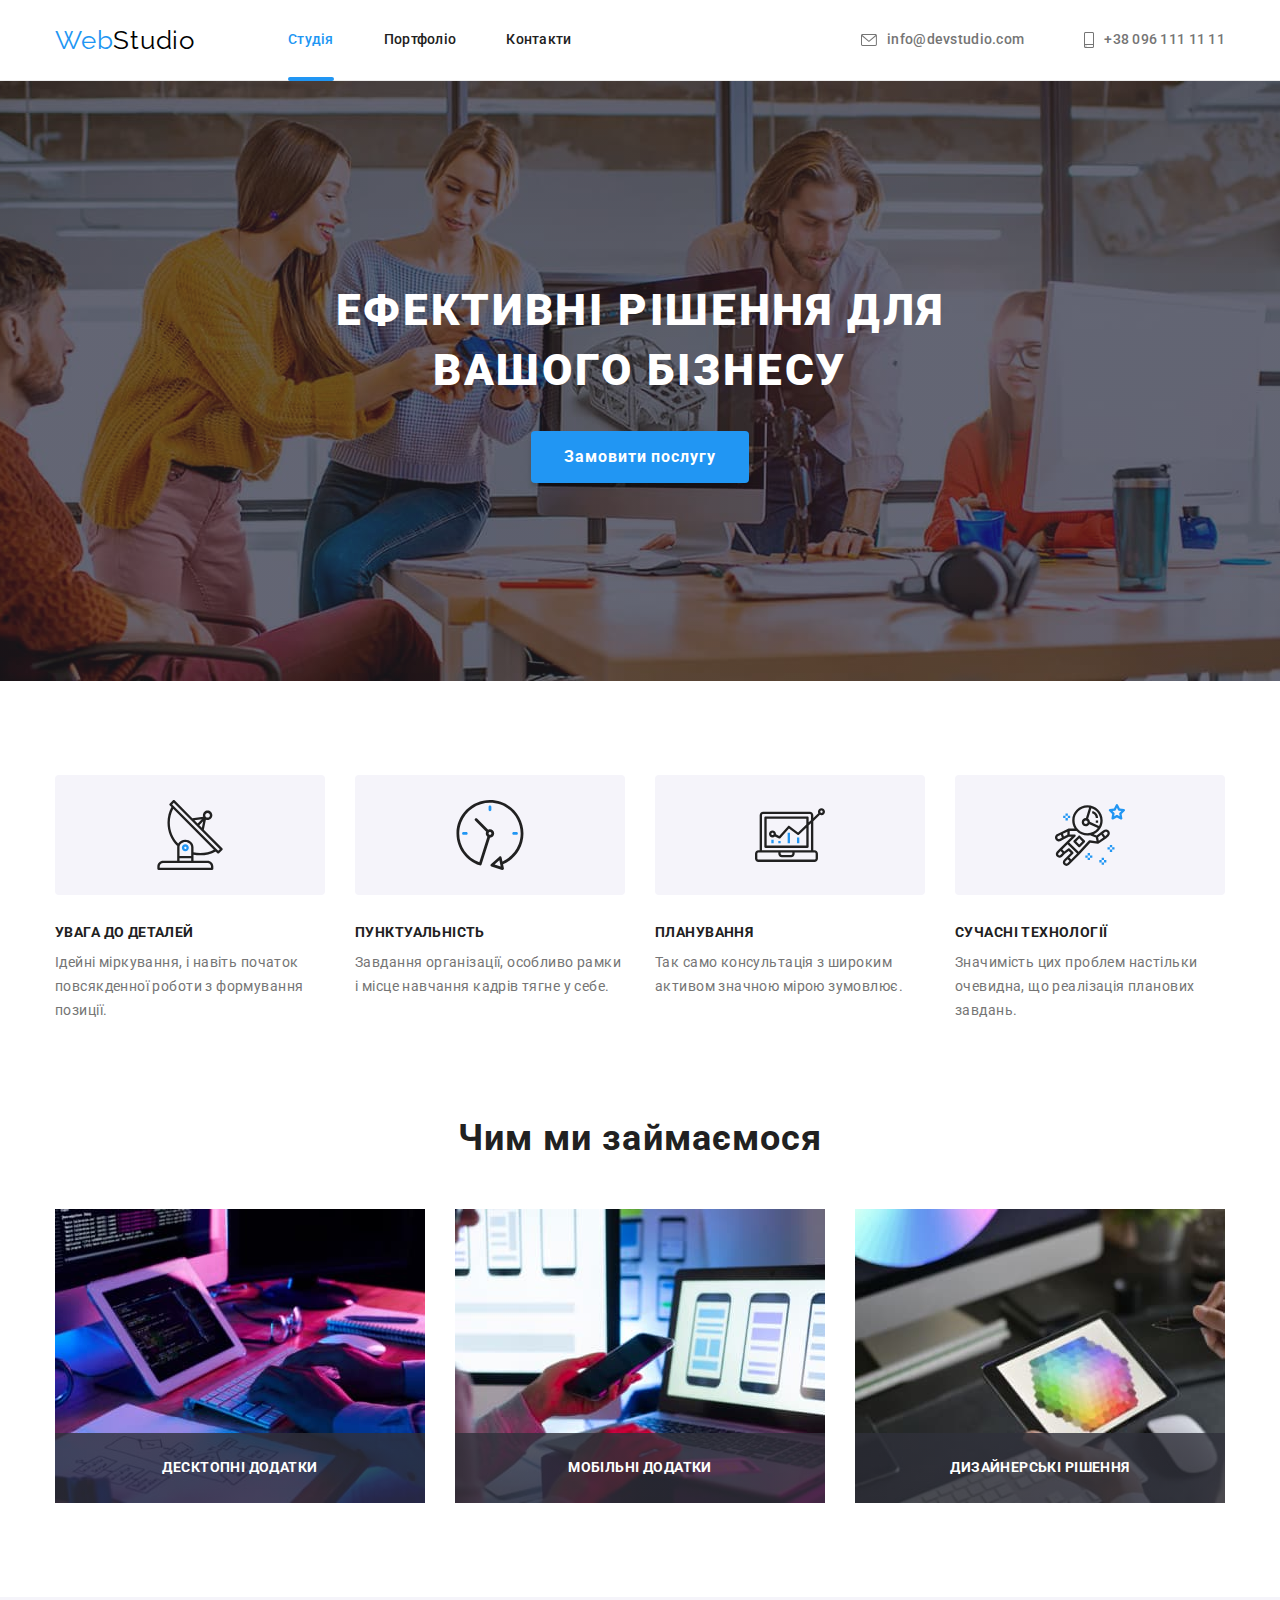
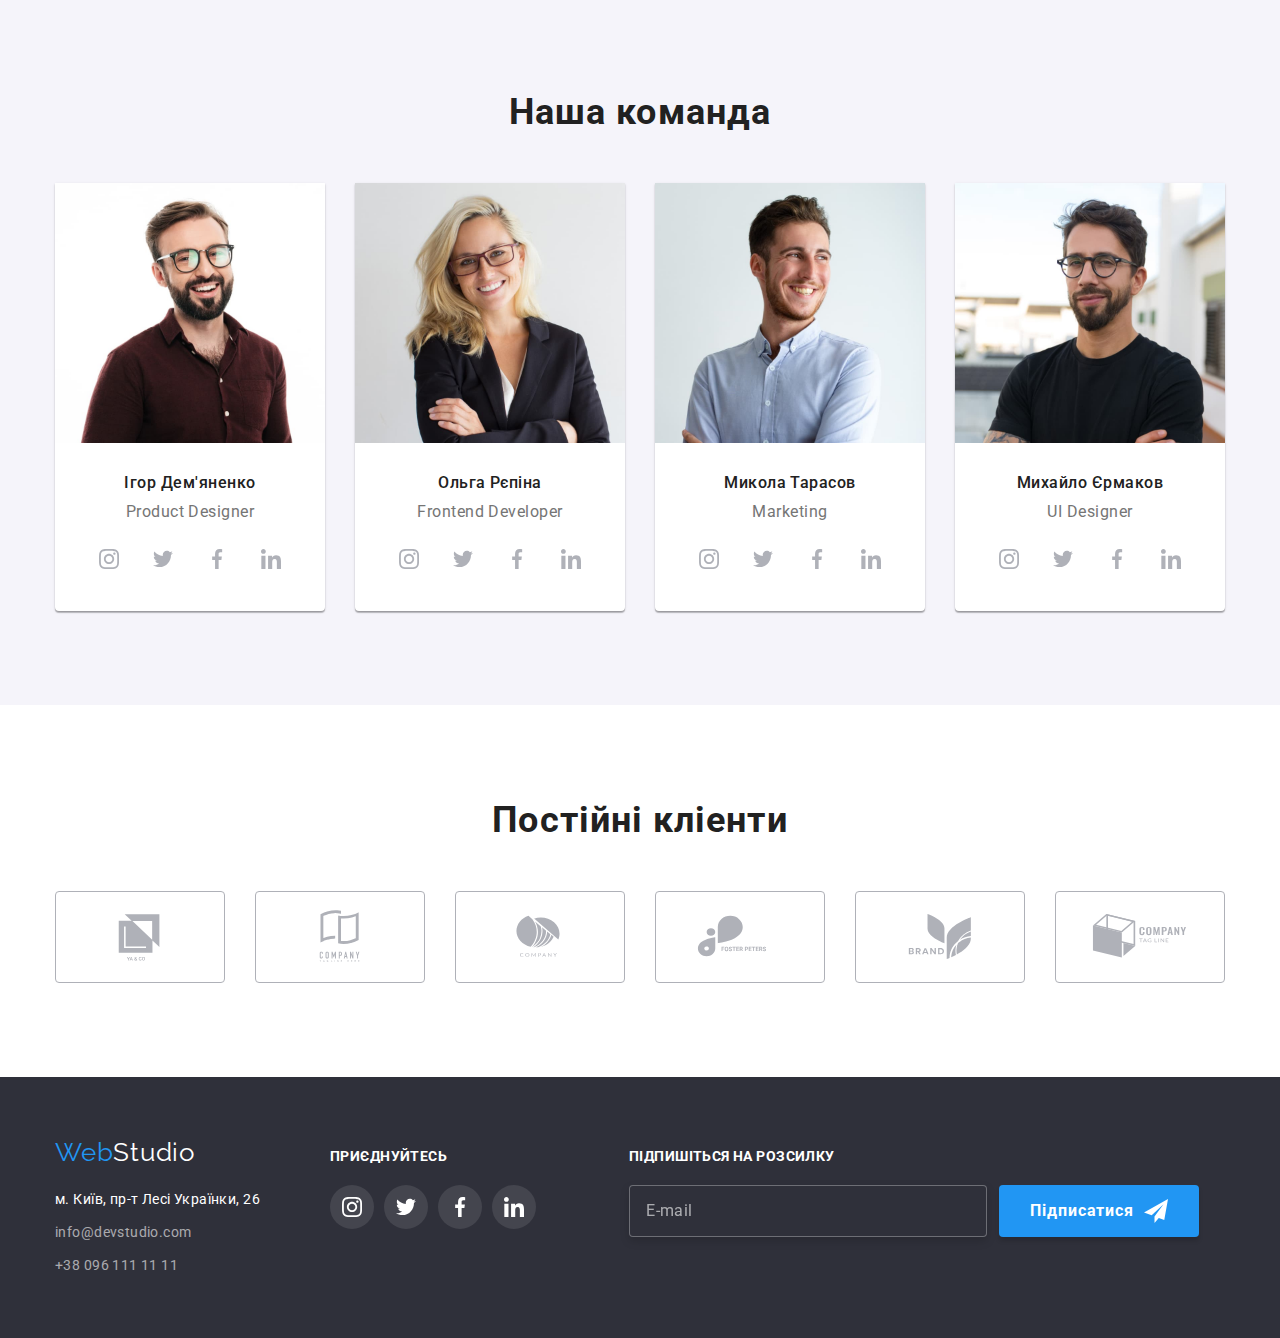
==== commit ee79e7e8: "fixed mentor's comment" ====
--- a/index.html
+++ b/index.html
@@ -397,10 +397,15 @@
           <div class="signat-box">
             <p class="action">Підпишіться на розсилку</p>
             <form class="signat-form" name="signat-form" autocomplete="on">
-              <label>
-                <input class="signat-input" type="email" name="email" placeholder="E-mail" />
-              </label>
-              <button class="button-signat">
+              <input
+                class="signat-input"
+                type="email"
+                name="email"
+                id="signat-email"
+                placeholder="E-mail"
+              />
+              <label for="signat-email" class="visually-hidden">Пошта</label>
+              <button type="submit" class="signat-button">
                 Підписатися
                 <svg class="airplane" width="24" height="24">
                   <use href="./images/icons.svg#icon-send"></use>
@@ -419,12 +424,18 @@
             <use href="./images/symbol-defs1.svg#icon-close-black"></use>
           </svg>
         </button>
-        <h2 class="modal-title">Залиште свої дані, ми вам передзвонимо</h2>
+        <p class="modal-title">Залиште свої дані, ми вам передзвонимо</p>
         <form class="modal-form" name="modal-form" autocomplete="on">
           <ul class="modal-list list">
             <li class="modal-item">
-              <input type="text" class="modal-input" name="text" id="text" placeholder=" " />
-              <label for="text" class="modal-label">Ім'я</label>
+              <input
+                type="text"
+                class="modal-input"
+                name="person-name"
+                id="person-name"
+                placeholder=" "
+              />
+              <label for="person-name" class="modal-label">Ім'я</label>
               <svg class="modal-icon" width="18" height="18">
                 <use href="./images/icons.svg#person-black-18dp"></use>
               </svg>
@@ -456,23 +467,27 @@
               </svg>
             </li>
           </ul>
-          <label for="annotation" class="modal-label-text">Коментар</label>
+          <label for="annotation" class="modal-comment-label">Коментар</label>
           <textarea
             name="annotation"
-            class="modal-textarea"
+            class="modal-comment"
             id="annotation"
-            cols="30"
-            rows="10"
             placeholder="Введіть текст"
           ></textarea>
+          <div class="checkbox-field">
+            <label class="checkbox-label"
+              ><input
+              type="checkbox"
+              class="checkbox-input"
+              name="accept"
+              value="accept"
+            /><svg class="checkbox-icon" width="16" height="15">
+                <use href="./images/icons.svg#icon-check"></use>
+              </svg>Погоджуюся з розсилкою та приймаю<a href="#" class="checkbox-link">Умови договору</a></label
+            >
+          </div>
+          <button type="submit" class="modal-button">Відправити</button>
         </form>
-        <div class="field-checkbox">
-          <input type="checkbox" class="modal-checkbox" name="accept" value="accept" id="accept" />
-          <label for="accept" class="modal-label-checkbox"
-            >Погоджуюся з розсилкою та приймаю<a href="#">Умови договору</a></label
-          >
-        </div>
-        <button class="modal-button">Відправити</button>
       </div>
     </div>
     <script src="./js/modal.js"></script>
--- a/css/style.css
+++ b/css/style.css
@@ -222,6 +222,7 @@
 .action {
   margin-bottom: 20px;
   color: var(--white-color);
+  font-weight: 700;
   font-size: 14px;
   line-height: 1.14;
   letter-spacing: 0.03em;
@@ -259,6 +260,7 @@
   border: 1px solid rgba(255, 255, 255, 0.3);
   filter: drop-shadow(0px 4px 4px rgba(0, 0, 0, 0.15));
   border-radius: 4px;
+  outline: none;
 }
 .signat-input::placeholder {
   font-size: 16px;
@@ -266,7 +268,7 @@
   letter-spacing: 0.03em;
   color: rgba(255, 255, 255, 0.6);
 }
-.button-signat {
+.signat-button {
   display: flex;
   justify-content: center;
   align-items: center;
@@ -278,14 +280,15 @@
   border-radius: 4px;
   box-shadow: 0px 4px 4px rgba(0, 0, 0, 0.15);
   font-family: inherit;
+  font-weight: 700;
   font-size: 16px;
   line-height: 1.88;
   letter-spacing: 0.06em;
   cursor: pointer;
   transition: background-color 250ms cubic-bezier(0.4, 0, 0.2, 1);
 }
-.button-signat:hover,
-.button-signat:focus {
+.signat-button:hover,
+.signat-button:focus {
   background-color: var(--btn-hover-color);
 }
 
@@ -333,6 +336,7 @@
   color: var(--white-color);
   box-shadow: 0px 4px 4px rgba(0, 0, 0, 0.15);
   font-family: inherit;
+  font-weight: 700;
   font-size: 16px;
   line-height: 1.88;
   letter-spacing: 0.06em;
@@ -672,9 +676,16 @@
   border-radius: 50%;
   background: #ffffff;
   border: 1px solid rgba(0, 0, 0, 0.1);
+  cursor: pointer;
+  transition: fill 250ms cubic-bezier(0.4, 0, 0.2, 1);
+}
+.modal-btn:hover,
+.modal-btn:focus {
+  fill: var(--accent-text-color);
 }
 .modal-title {
-  margin-bottom: 12px;
+  margin-bottom: 30px;
+  font-weight: 700;
   font-size: 20px;
   line-height: 1.15;
   text-align: center;
@@ -684,59 +695,33 @@
 .modal-form {
   display: flex;
   flex-direction: column;
-  margin-bottom: 20px;
-}
-.modal-button {
-  position: absolute;
-  left: 164px;
-  border: 1px solid transparent;
-  border-radius: 4px;
-  padding: 10px 52px;
-  max-width: 200px;
-  background-color: var(--accent-text-color);
-  color: var(--white-color);
-  box-shadow: 0px 4px 4px rgba(0, 0, 0, 0.15);
-  font-family: inherit;
-  font-size: 16px;
-  line-height: 1.88;
-  letter-spacing: 0.06em;
-  cursor: pointer;
-}
-.modal-button:hover,
-.modal-button:focus {
-  background-color: var(--btn-hover-color);
-}
-.modal-textarea {
-  resize: none;
-  padding: 12px 16px;
+}
+.modal-list {
+  display: flex;
+  flex-direction: column;
+  gap: 28px;
+}
+.modal-item {
+  position: relative;
+}
+.modal-input {
+  width: 100%;
+  padding: 11px 12px 11px 43px;
   border: 1px solid rgba(33, 33, 33, 0.2);
   border-radius: 4px;
   font-weight: 400;
   font-size: 12px;
   line-height: 1.167;
   letter-spacing: 0.01em;
-  color: #757575;
-}
-.modal-item {
-  position: relative;
-  margin-bottom: 28px;
-}
-.modal-input {
-  width: 100%;
-  padding: 11px 12px;
-  border: 1px solid rgba(33, 33, 33, 0.2);
-  border-radius: 4px;
-  font-weight: 400;
-  font-size: 12px;
-  line-height: 1.167;
-  letter-spacing: 0.01em;
-  color: #757575;
+  color: var(--primary-text-color);
+  outline: none;
+  transition: border-color 250ms cubic-bezier(0.4, 0, 0.2, 1);
 }
 .modal-input:focus {
-  border-color: #2196f3;
+  border-color: var(--accent-text-color);
 }
 .modal-input::placeholder,
-.modal-textarea::placeholder {
+.modal-comment::placeholder {
   font-weight: 400;
   font-size: 12px;
   line-height: 1.167;
@@ -752,33 +737,16 @@
   font-size: 12px;
   line-height: 1.167;
   letter-spacing: 0.01em;
-  color: #757575;
+  color: var(--primary-text-color);
   transition: transform 250ms cubic-bezier(0.4, 0, 0.2, 1),
-  border-color 250ms cubic-bezier(0.4, 0, 0.2, 1);
+    border-color 250ms cubic-bezier(0.4, 0, 0.2, 1);
 }
 .modal-input:focus + .modal-label,
 .modal-input:not(:placeholder-shown) + .modal-label {
-  transform: translate(-43px, -34px);
+  transform: translate(-43px, -36px);
 }
 .modal-input:focus ~ .modal-icon {
   fill: var(--accent-text-color);
-}
-.field-checkbox {
-  display: flex;
-  justify-content: center;
-  align-items: center;
-  margin-bottom: 30px;
-}
-.modal-checkbox {
-  width: 16px;
-  height: 15px;
-}
-.modal-label-checkbox {
-  font-weight: 400;
-  font-size: 14px;
-  line-height: 1.71;
-  letter-spacing: 0.03em;
-  color: #757575;
 }
 .modal-icon {
   position: absolute;
@@ -787,6 +755,97 @@
   transform: translateY(-50%);
   fill: var(--title-text-color);
 }
-.modal-textarea:focus {
-  border-color: #188ce8;
-}
+.modal-comment {
+  resize: none;
+  width: 100%;
+  height: 120px;
+  padding: 12px 16px;
+  margin-bottom: 20px;
+  border: 1px solid rgba(33, 33, 33, 0.2);
+  border-radius: 4px;
+  font-weight: 400;
+  font-size: 12px;
+  line-height: 1.167;
+  letter-spacing: 0.01em;
+  color: var(--primary-text-color);
+  outline: none;
+  transition: border-color 250ms cubic-bezier(0.4, 0, 0.2, 1);
+}
+.modal-comment:focus {
+  border-color: var(--accent-text-color);
+}
+.modal-comment-label {
+  margin-top: 10px;
+  margin-bottom: 4px;
+  font-weight: 400;
+  font-size: 12px;
+  line-height: 1.167;
+  letter-spacing: 0.01em;
+  color: var(--primary-text-color);
+}
+.checkbox-input {
+  position: absolute;
+  width: 1px;
+  height: 1px;
+  margin: -1px;
+  border: 0;
+  padding: 0;
+  clip: rect(0 0 0 0);
+  overflow: hidden;
+}
+.checkbox-icon {
+  display: flex;
+  align-items: center;
+  margin-right: 8px;
+  width: 16px;
+  height: 15px;
+  border: 2px solid var(--title-text-color);
+  border-radius: 4px;
+  fill: var(--white-color);
+  fill-opacity: 0;
+}
+.checkbox-input:checked + .checkbox-icon {
+  border: none;
+  background-color: var(--accent-text-color);
+  fill-opacity: 1;
+}
+
+.checkbox-label {
+  display: flex;
+  align-items: center;
+  margin: 0 auto 30px auto;
+  max-width: 423px;
+  font-weight: 400;
+  font-size: 14px;
+  line-height: 1.71;
+  letter-spacing: 0.03em;
+  color: var(--primary-text-color);
+}
+
+.checkbox-link {
+  margin-left: 5px;
+  color: var(--accent-text-color);
+}
+.modal-button {
+  position: relative;
+  bottom: 0;
+  left: 50%;
+  transform: translateX(-50%);
+  border: 1px solid transparent;
+  border-radius: 4px;
+  padding: 10px 52px;
+  max-width: 200px;
+  background-color: var(--accent-text-color);
+  color: var(--white-color);
+  box-shadow: 0px 4px 4px rgba(0, 0, 0, 0.15);
+  font-family: inherit;
+  font-weight: 700;
+  font-size: 16px;
+  line-height: 1.88;
+  letter-spacing: 0.06em;
+  cursor: pointer;
+}
+.modal-button:hover,
+.modal-button:focus {
+  background-color: var(--btn-hover-color);
+}
